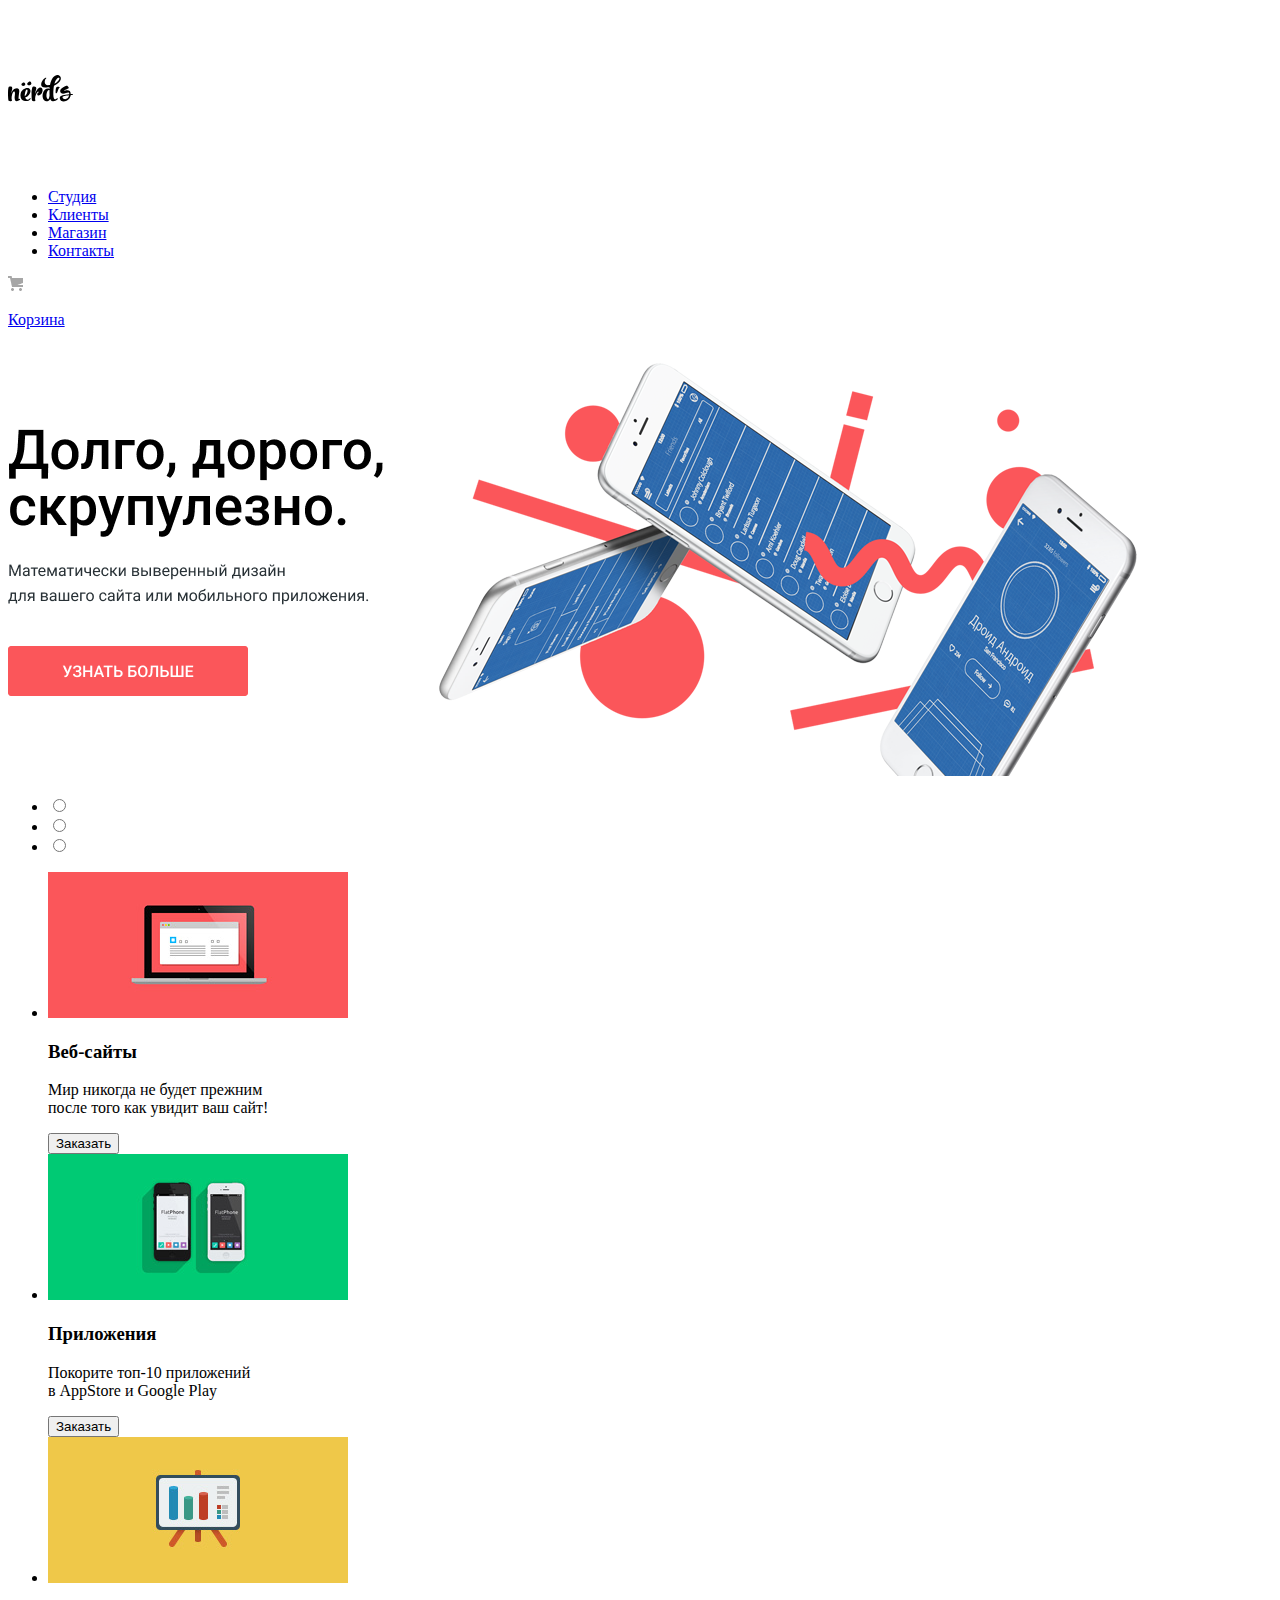
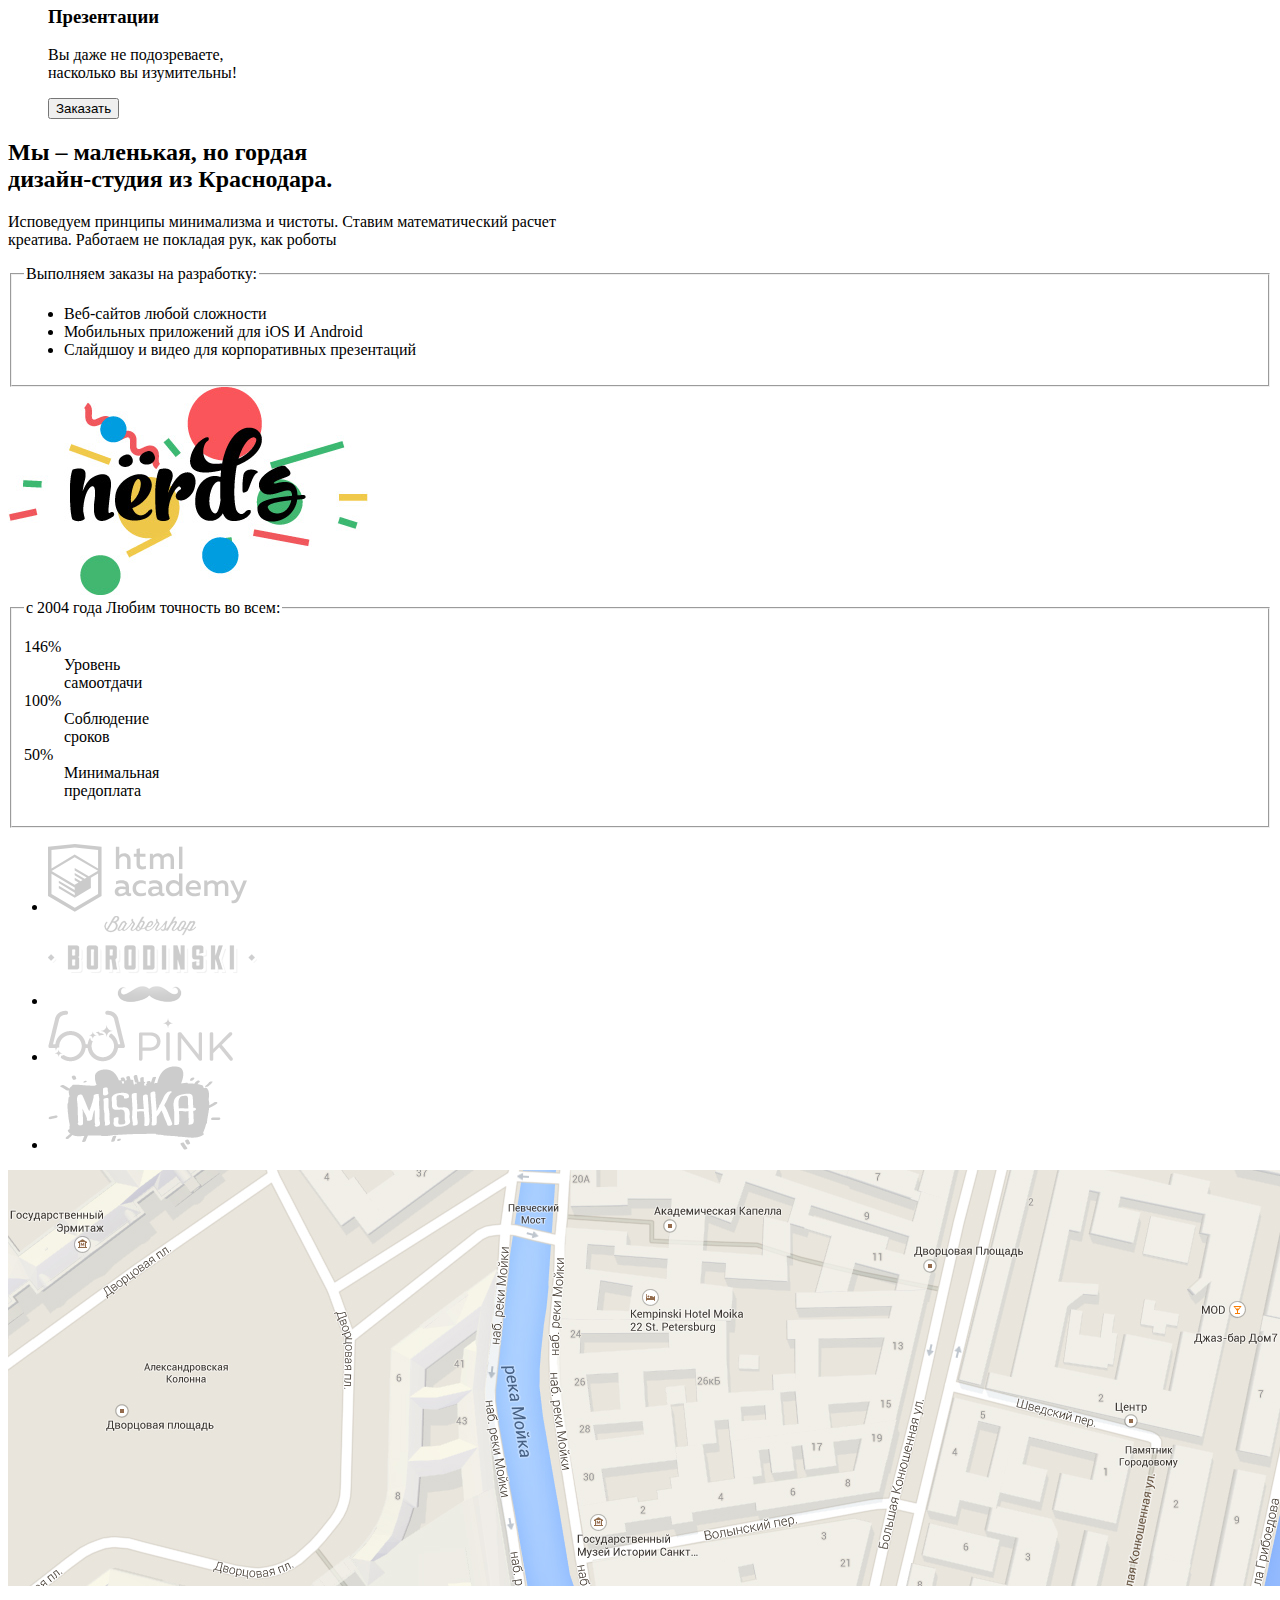
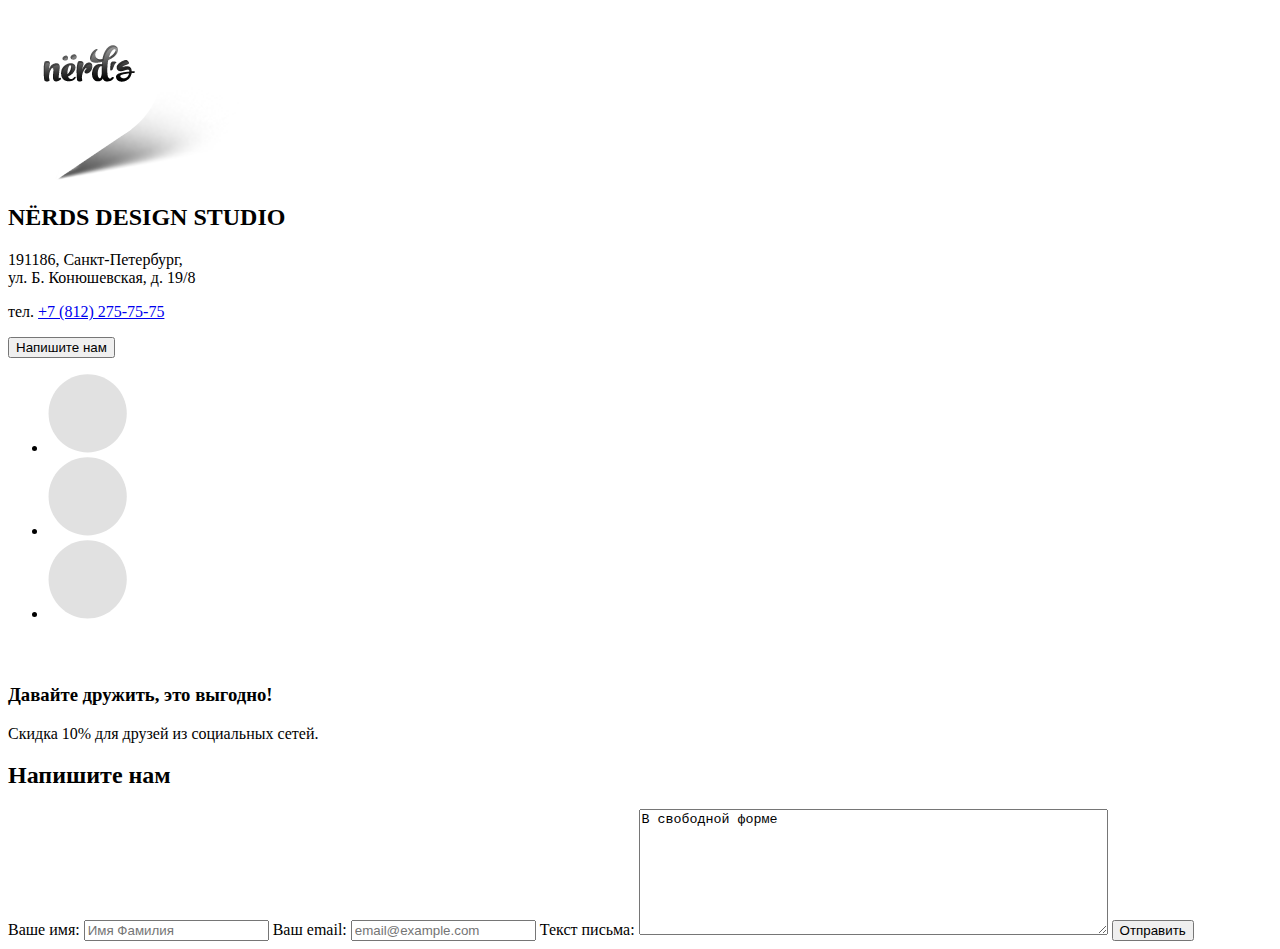
==== index.html @ 4557e7e3 "Update index.html" ====
<!DOCTYPE html>
<html lang="ru">
<head>
    <meta charset="UTF-8">
    <title>Интернет магазин nerds</title>
    <link rel="icon" href="favicon.ico">
    <link rel="icon" href="/img/main/icon.svg" type="image/svg+xml">
    <link rel="apple-touch-icon" href="/img/main/icon.png">
</head>
<body>
<header>
  <div class="logo">
    <img src="img/main/logo.svg" height="160" width="65" alt="Логотип сайта">
  </div>
  <nav>
    <ul>
       <li><a href="#">Студия</a></li>
       <li><a href="#">Клиенты</a></li>
       <li><a href="#">Магазин</a></li>
       <li><a href="#">Контакты</a></li>
    </ul>
  </nav>
  <div class="basket">
  <img src="img/main/basket.png" height="15" width="15" alt="">
  <p><a href="#">Корзина</a></p>
  </div>
</header>
<main>
    <div>
        <img src="img/main/slider.png" height="431" width="1157" alt="Изображение основополагающих подходов к выполнению заказов">
    </div>
      <ul>
        <li><input type="radio" name="1"></li>
        <li><input type="radio" name="2"></li>
        <li><input type="radio" name="3"></li>
      </ul>
  <section>
    <ul>
      <li>
         <img src="img/main/illustration-1.png" height="146" width="300" alt="">
         <h3>Веб-сайты</h3>
         <p>Мир никогда не будет прежним <br>после того как увидит ваш сайт!</p>
         <input type="button" value="Заказать">
      </li>
      <li>
        <img src="img/main/illustration-2.png" height="146" width="300" alt="">
        <h3>Приложения</h3>
        <p>Покорите топ-10 приложений <br>в AppStore и Google Play</p>
        <input type="button" value="Заказать">
      </li>
      <li>
         <img src="img/main/illustration-3.png" height="146" width="300" alt="">
         <h3>Презентации</h3>
         <p>Вы даже не подозреваете, <br>насколько вы изумительны!</p>
         <input type="button" value="Заказать">
      </li>
    </ul>
  </section>
  <section>
    <h2>Мы – маленькая, но гордая <br>дизайн-студия из Краснодара.</h2>
    <p>Исповедуем принципы минимализма и чистоты. Ставим математический расчет <br>креатива. Работаем не покладая рук, как роботы</p>
    <fieldset>
        <legend>Выполняем заказы на разработку:</legend>
        <ul>
          <li>Веб-сайтов любой сложности</li>
          <li>Мобильных приложений для iOS И Android</li>
          <li>Слайдшоу и видео для корпоративных презентаций</li>
        </ul>
    </fieldset>
    <img src="img/main/nerds-illustration.png" height="208" width="360" alt="">
    <fieldset>
        <legend>с 2004 года Любим точность во всем:</legend>
        <dl>
            <dt>146%</dt>
            <dd>Уровень <br>самоотдачи</dd>
            <dt>100%</dt>
            <dd>Соблюдение <br>сроков</dd>
            <dt>50%</dt>
            <dd>Минимальная <br>предоплата</dd>
        </dl>
    </fieldset>
  </section>
  <aside>
      <ul>
        <li><a><img src="img/main/logo-1.svg" width="199" height="68" alt=""></a></li>
        <li><a><img src="img/main/logo-2.png" width="209" height="90" alt=""></a></li>
        <li><a><img src="img/main/logo-3.png" width="185" height="52" alt=""></a></li>
        <li><a><img src="img/main/logo-4.png" width="173" height="84" alt=""></a></li>
      </ul>
    </aside>
</main>
<footer>
  <section>
    <div>
    <img src="img/main/map.png" width="1440" height="416" alt="Карта">
    </div>
    <div>
    <img src="img/main/map-marker.png" width="231" height="190" alt="Метка на карте">
    </div>
    <h2>NЁRDS DESIGN STUDIO</h2>
    <p>191186, Санкт-Петербург, <br>ул. Б. Конюшевская, д. 19/8</p>
    <p>тел. <a href="tel:+78122757575">+7 (812) 275-75-75</a></p>
    <input type="button" value="Напишите нам">
  </section>
  <section>
    <ul>
      <li><a><img src="img/main/networks/shape.svg" alt=""></a></li>
      <li><a><img src="img/main/networks/shape.svg" alt=""></a></li>
      <li><a><img src="img/main/networks/shape.svg" alt=""></a></li>
    </ul>
    <div class="icon">
    <img src="img/main/networks/vk-icon.png" alt="">
    <img src="img/main/networks/fb-icon.png" alt="">
    <img src="img/main/networks/insta-icon.png" alt="">
    </div>
    <h3>Давайте дружить, это выгодно!</h3>
    <p>Скидка 10% для друзей из социальных сетей.</p>
  </section>
  <section>
    <h2>Напишите нам</h2>
    <form action="#" method="post">
      <label for="login-login">Ваше имя:</label>
      <input type="text" name="login" id="login-login" placeholder="Имя Фамилия">
      <label for="email-email">Ваш email:</label>
      <input type="text" name="email" id="email-email" placeholder="email@example.com">
      <label for="text">Текст письма:</label>
      <textarea id="text" name="comment" rows="8" cols="56">В свободной форме</textarea>
      <input type="button" value="Отправить">
    </form>
  </section>
</footer>
</body>
</html>
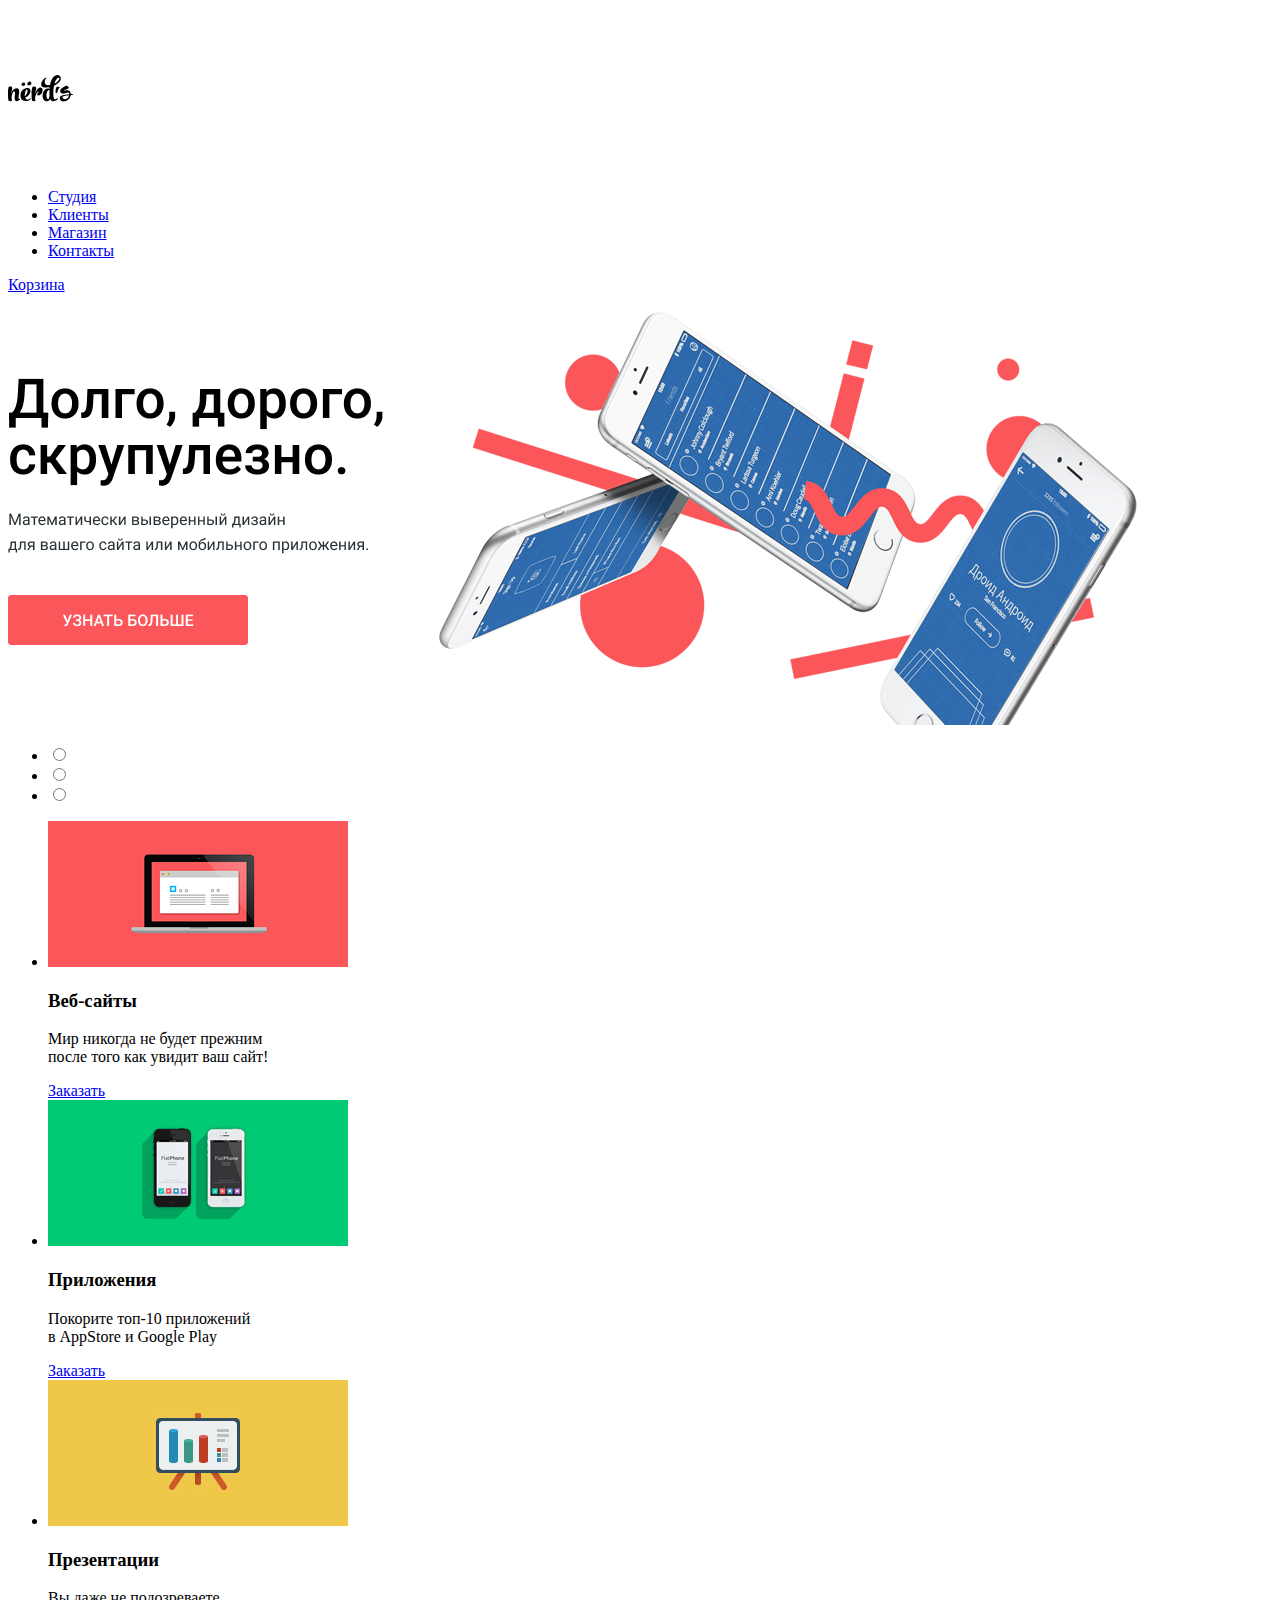
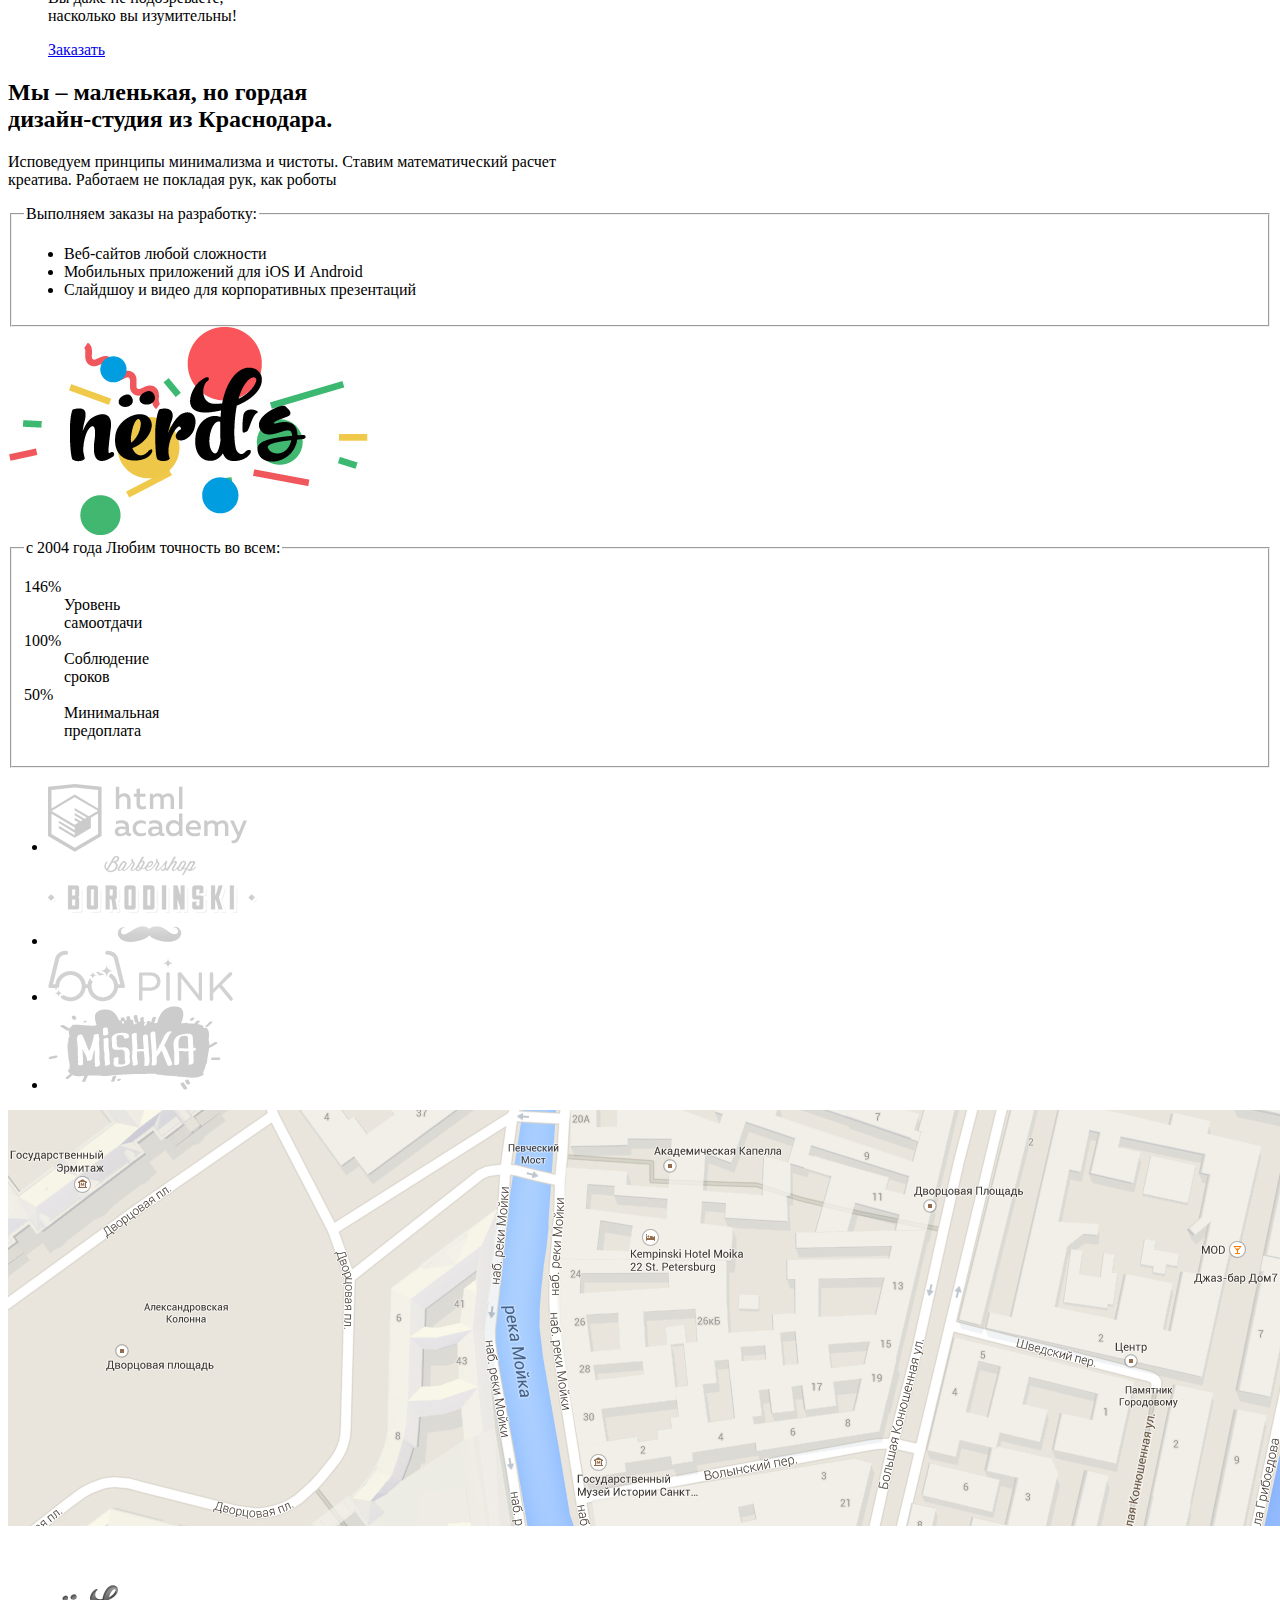
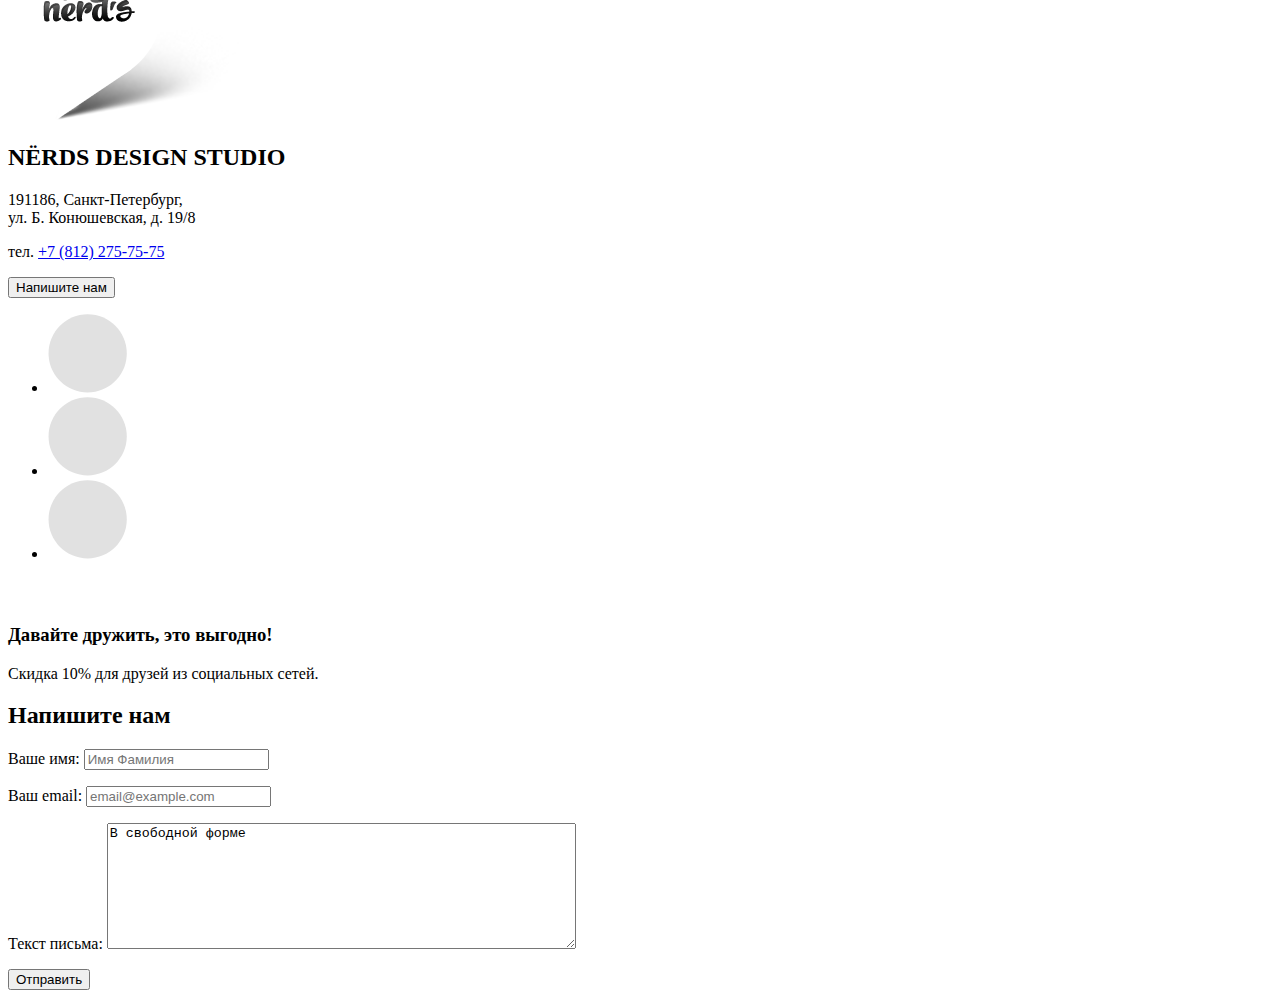
==== commit 30880043: "Графика всех страниц (вторая версия)" ====
--- a/index.html
+++ b/index.html
@@ -9,21 +9,18 @@
 </head>
 <body>
 <header>
-  <div class="logo">
-    <img src="img/main/logo.svg" height="160" width="65" alt="Логотип сайта">
-  </div>
   <nav>
+    <a class="main-header-logo">
+      <img src="img/main/logo.svg" height="160" width="65" alt="Логотип сайта">
+    </a>
     <ul>
-       <li><a href="#">Студия</a></li>
-       <li><a href="#">Клиенты</a></li>
-       <li><a href="#">Магазин</a></li>
-       <li><a href="#">Контакты</a></li>
+      <li><a href="#">Студия</a></li>
+      <li><a href="#">Клиенты</a></li>
+      <li><a href="#">Магазин</a></li>
+      <li><a href="#">Контакты</a></li>
     </ul>
-  </nav>
-  <div class="basket">
-  <img src="img/main/basket.png" height="15" width="15" alt="">
-  <p><a href="#">Корзина</a></p>
-  </div>
+    <a class="basket" href="#">Корзина</a>
+    </nav>
 </header>
 <main>
     <div>
@@ -40,19 +37,19 @@
          <img src="img/main/illustration-1.png" height="146" width="300" alt="">
          <h3>Веб-сайты</h3>
          <p>Мир никогда не будет прежним <br>после того как увидит ваш сайт!</p>
-         <input type="button" value="Заказать">
+         <a href="#">Заказать</a>
       </li>
       <li>
         <img src="img/main/illustration-2.png" height="146" width="300" alt="">
         <h3>Приложения</h3>
         <p>Покорите топ-10 приложений <br>в AppStore и Google Play</p>
-        <input type="button" value="Заказать">
+        <a href="#">Заказать</a>
       </li>
       <li>
          <img src="img/main/illustration-3.png" height="146" width="300" alt="">
          <h3>Презентации</h3>
          <p>Вы даже не подозреваете, <br>насколько вы изумительны!</p>
-         <input type="button" value="Заказать">
+         <a href="#">Заказать</a>
       </li>
     </ul>
   </section>
@@ -118,15 +115,21 @@
   </section>
   <section>
     <h2>Напишите нам</h2>
-    <form action="#" method="post">
-      <label for="login-login">Ваше имя:</label>
-      <input type="text" name="login" id="login-login" placeholder="Имя Фамилия">
-      <label for="email-email">Ваш email:</label>
-      <input type="text" name="email" id="email-email" placeholder="email@example.com">
-      <label for="text">Текст письма:</label>
-      <textarea id="text" name="comment" rows="8" cols="56">В свободной форме</textarea>
+    <form action="https://echo.htmlacademy.ru" method="post">
+      <p>
+        <label for="login-login">Ваше имя:</label>
+        <input type="text" name="login" id="login-login" placeholder="Имя Фамилия">
+      </p>
+      <p>
+        <label for="email-email">Ваш email:</label>
+        <input type="email" name="email" id="email-email" placeholder="email@example.com">
+      </p>
+      <p>
+        <label for="text">Текст письма:</label>
+        <textarea id="text" name="comment" rows="8" cols="56">В свободной форме</textarea>
+      </p>
       <input type="button" value="Отправить">
-    </form>
+  </form>
   </section>
 </footer>
 </body>
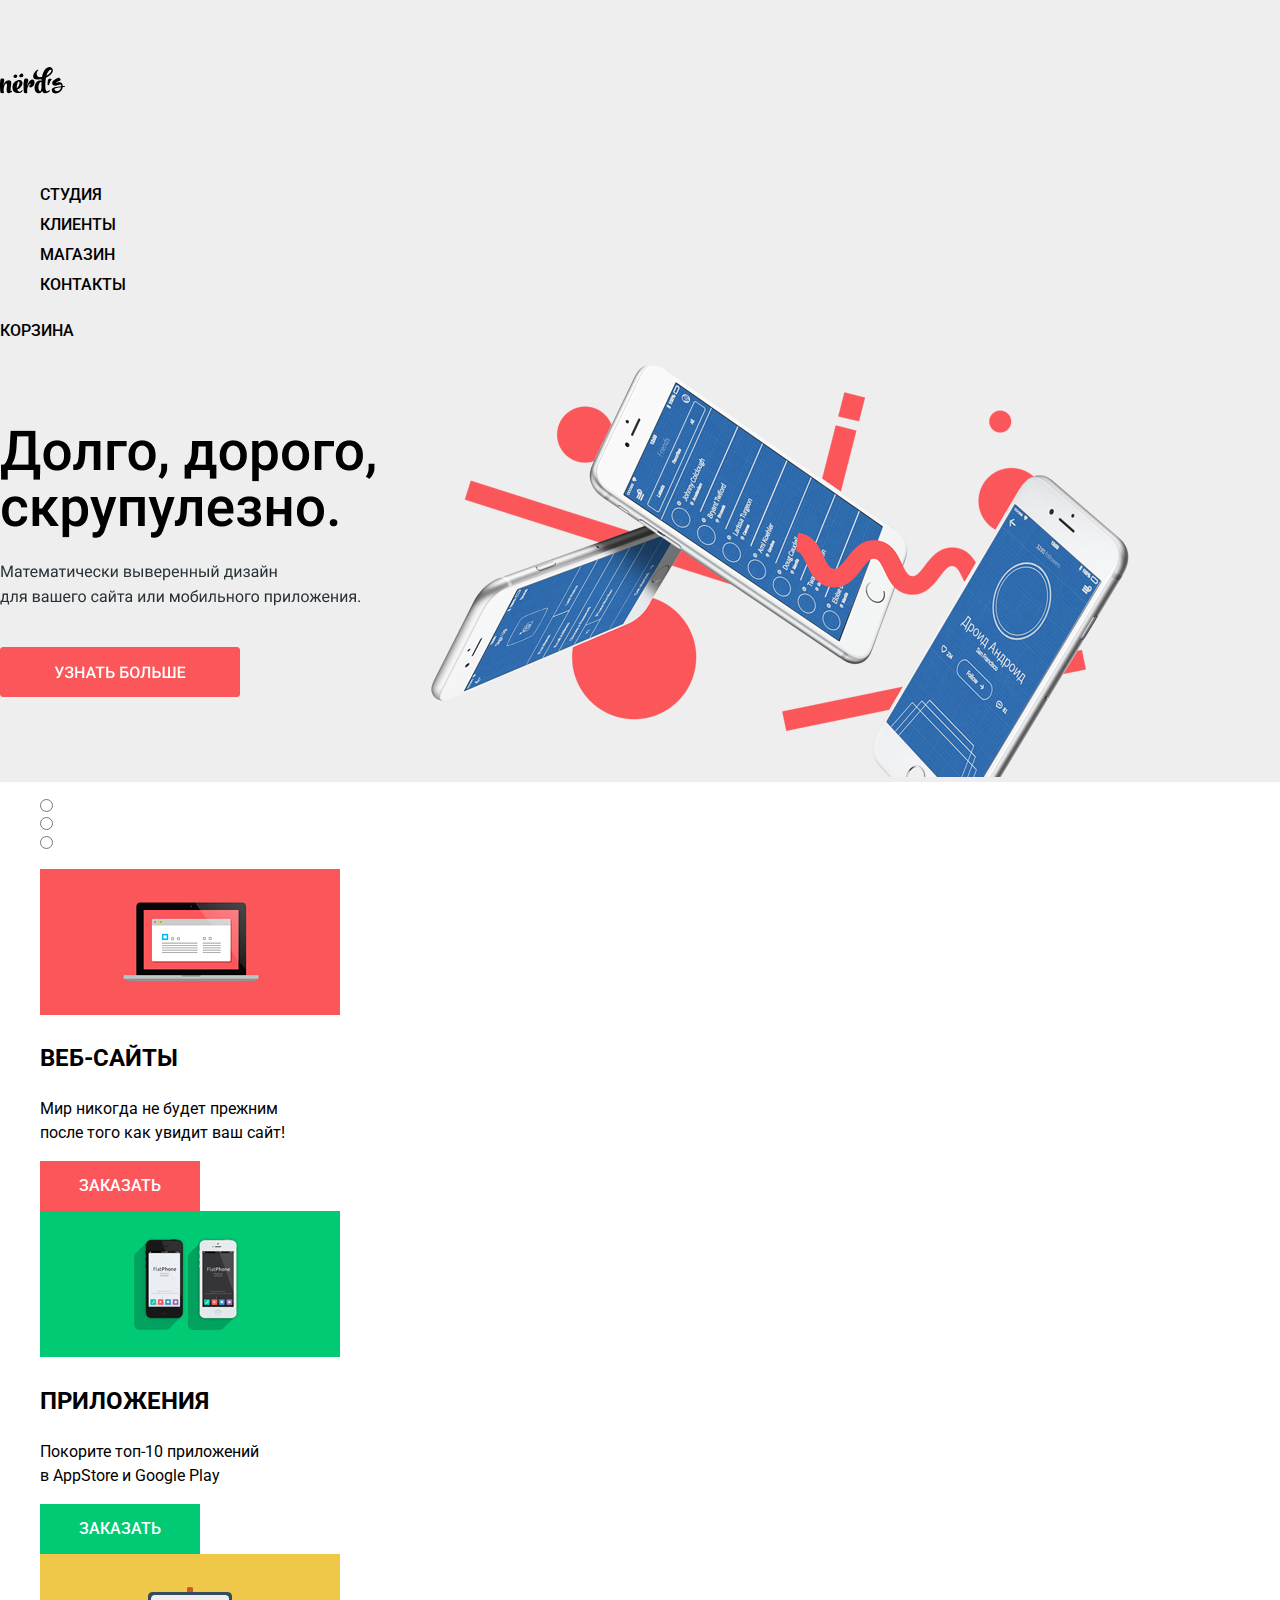
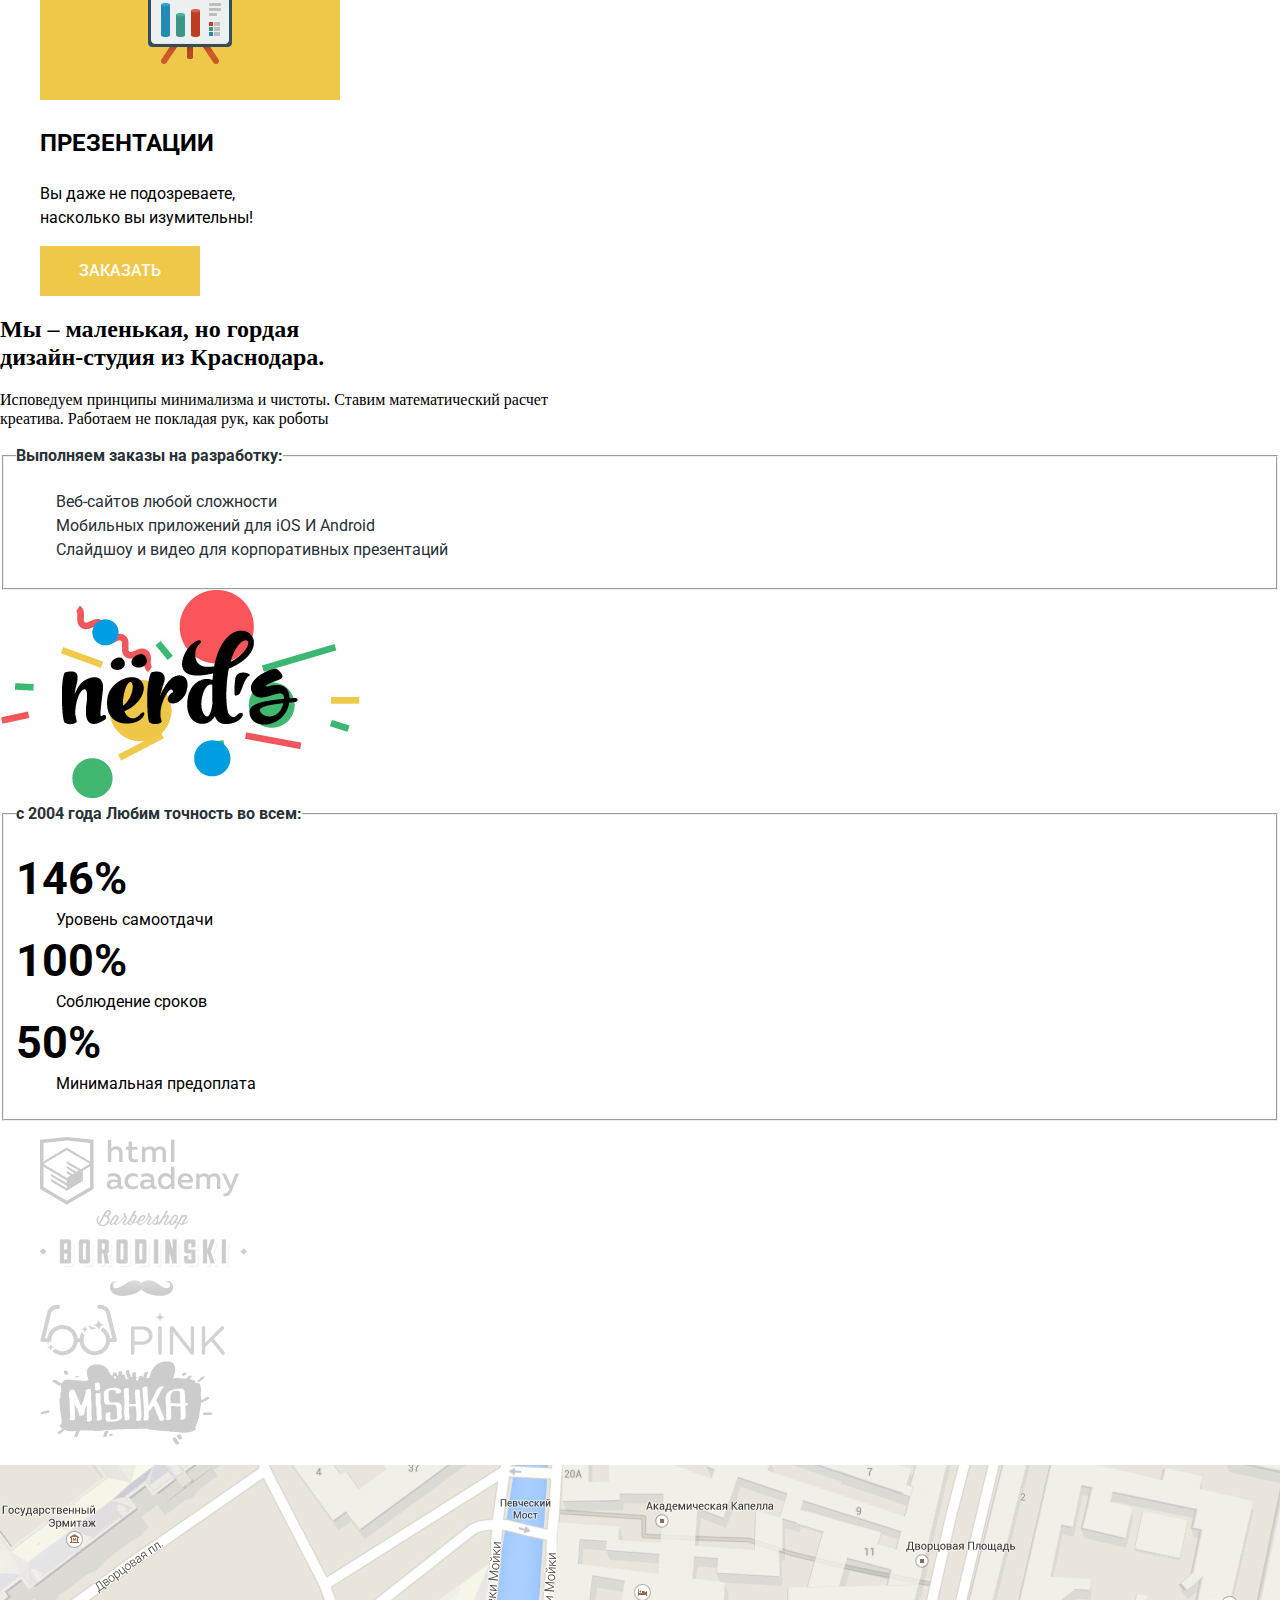
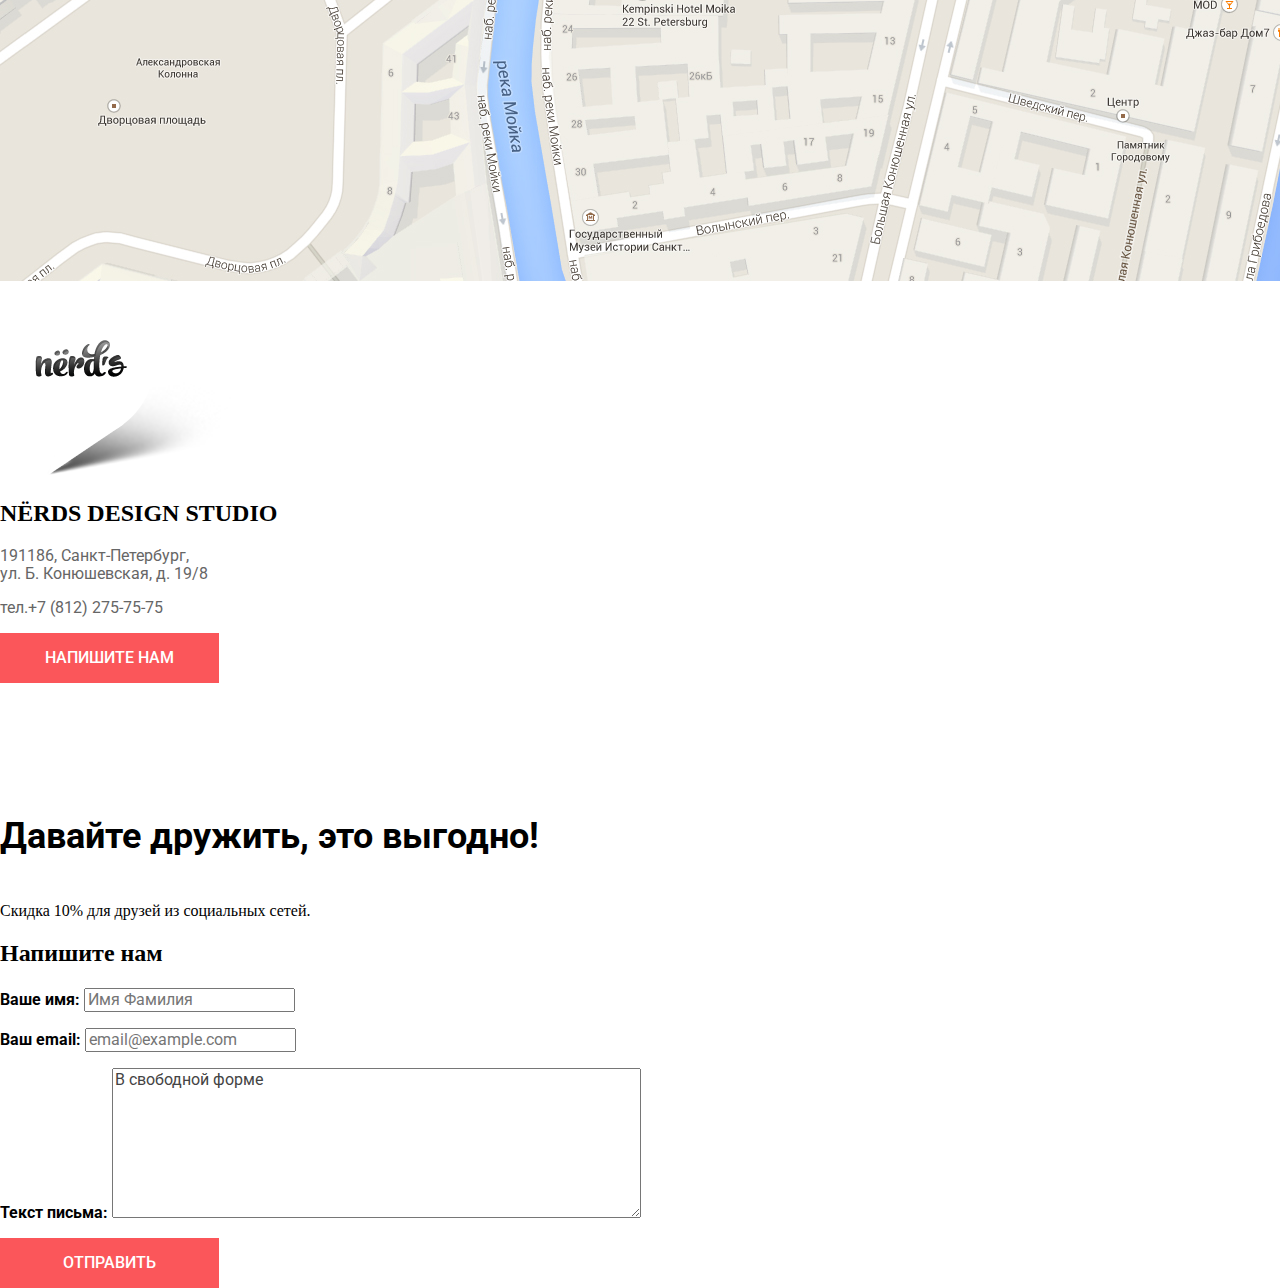
==== commit bd6eaba4: "5. Стилизация главной страницы" ====
--- a/index.html
+++ b/index.html
@@ -4,131 +4,161 @@
     <meta charset="UTF-8">
     <title>Интернет магазин nerds</title>
     <link rel="icon" href="favicon.ico">
-    <link rel="icon" href="/img/main/icon.svg" type="image/svg+xml">
-    <link rel="apple-touch-icon" href="/img/main/icon.png">
+    <link rel="icon" href="favicon/vector.svg" type="image/svg+xml">
+    <link rel="preconnect" href="https://fonts.gstatic.com">
+    <link href="https://fonts.googleapis.com/css2?family=Roboto:wght@400;500;700&display=swap" rel="stylesheet">
+    <link href="normalize.css" rel="stylesheet">
+    <link href="style.css" rel="stylesheet">
 </head>
-<body>
-<header>
-  <nav>
-    <a class="main-header-logo">
-      <img src="img/main/logo.svg" height="160" width="65" alt="Логотип сайта">
-    </a>
-    <ul>
-      <li><a href="#">Студия</a></li>
-      <li><a href="#">Клиенты</a></li>
-      <li><a href="#">Магазин</a></li>
-      <li><a href="#">Контакты</a></li>
+<body class="page-body">
+<header class="main-header">
+  <a class="main-header-logo">
+    <img src="img/main/logo.svg" height="160" width="65" alt="Логотип сайта">
+  </a>
+  <nav class="main-navigation">
+    <ul class="site-navigation">
+      <li class="studio"><a href="#">Студия</a></li>
+      <li class="clients"><a href="#">Клиенты</a></li>
+      <li class="score"><a href="#">Магазин</a></li>
+      <li class="contacts"><a href="#contact">Контакты</a></li>
     </ul>
+    </nav>
     <a class="basket" href="#">Корзина</a>
-    </nav>
+    <div>
+      <img src="img/main/slider.png" height="431" width="1157" alt="Изображение основополагающих подходов к выполнению заказов">
+  </div>
 </header>
-<main>
-    <div>
-        <img src="img/main/slider.png" height="431" width="1157" alt="Изображение основополагающих подходов к выполнению заказов">
-    </div>
+<main class="container">
       <ul>
         <li><input type="radio" name="1"></li>
         <li><input type="radio" name="2"></li>
         <li><input type="radio" name="3"></li>
       </ul>
-  <section>
-    <ul>
-      <li>
+  <section class="technological-products">
+    <ul class="products-list">
+      <li class="web-sites">
          <img src="img/main/illustration-1.png" height="146" width="300" alt="">
          <h3>Веб-сайты</h3>
          <p>Мир никогда не будет прежним <br>после того как увидит ваш сайт!</p>
-         <a href="#">Заказать</a>
+         <button>Заказать</button>
+         <a href="#"></a>
       </li>
-      <li>
+      <li class="annexes">
         <img src="img/main/illustration-2.png" height="146" width="300" alt="">
         <h3>Приложения</h3>
         <p>Покорите топ-10 приложений <br>в AppStore и Google Play</p>
-        <a href="#">Заказать</a>
+        <button>Заказать</button>
+        <a href="#"></a>
       </li>
-      <li>
+      <li class="presentations">
          <img src="img/main/illustration-3.png" height="146" width="300" alt="">
          <h3>Презентации</h3>
          <p>Вы даже не подозреваете, <br>насколько вы изумительны!</p>
-         <a href="#">Заказать</a>
+         <button>Заказать</button>
+         <a href="#"></a>
       </li>
     </ul>
   </section>
-  <section>
+  <section class="about-us">
     <h2>Мы – маленькая, но гордая <br>дизайн-студия из Краснодара.</h2>
     <p>Исповедуем принципы минимализма и чистоты. Ставим математический расчет <br>креатива. Работаем не покладая рук, как роботы</p>
     <fieldset>
         <legend>Выполняем заказы на разработку:</legend>
-        <ul>
-          <li>Веб-сайтов любой сложности</li>
-          <li>Мобильных приложений для iOS И Android</li>
-          <li>Слайдшоу и видео для корпоративных презентаций</li>
+        <ul class="list-of-works">
+          <li class="first-work">Веб-сайтов любой сложности</li>
+          <li class="second-work">Мобильных приложений для iOS И Android</li>
+          <li class="third">Слайдшоу и видео для корпоративных презентаций</li>
         </ul>
     </fieldset>
+    <div class="illustration">
     <img src="img/main/nerds-illustration.png" height="208" width="360" alt="">
+    </div>
     <fieldset>
         <legend>с 2004 года Любим точность во всем:</legend>
-        <dl>
+        <dl class="statistics">
             <dt>146%</dt>
-            <dd>Уровень <br>самоотдачи</dd>
+            <dd>Уровень самоотдачи</dd>
             <dt>100%</dt>
-            <dd>Соблюдение <br>сроков</dd>
+            <dd>Соблюдение сроков</dd>
             <dt>50%</dt>
-            <dd>Минимальная <br>предоплата</dd>
+            <dd>Минимальная предоплата</dd>
         </dl>
     </fieldset>
   </section>
-  <aside>
-      <ul>
-        <li><a><img src="img/main/logo-1.svg" width="199" height="68" alt=""></a></li>
-        <li><a><img src="img/main/logo-2.png" width="209" height="90" alt=""></a></li>
-        <li><a><img src="img/main/logo-3.png" width="185" height="52" alt=""></a></li>
-        <li><a><img src="img/main/logo-4.png" width="173" height="84" alt=""></a></li>
+  <aside class="lototypes-projects">
+      <ul class="list-logo">
+        <li class="logo1"><a><img src="img/main/logo-1.svg" width="199" height="68" alt=""></a></li>
+        <li class="logo2"><a><img src="img/main/logo-2.png" width="209" height="90" alt=""></a></li>
+        <li class="logo3"><a><img src="img/main/logo-3.png" width="185" height="52" alt=""></a></li>
+        <li class="logo4"><a><img src="img/main/logo-4.png" width="173" height="84" alt=""></a></li>
       </ul>
     </aside>
 </main>
-<footer>
-  <section>
-    <div>
-    <img src="img/main/map.png" width="1440" height="416" alt="Карта">
+<footer class="main-footer">
+  <section class="modal-map">
+  <div class="contacts">
+    <div class="map">
+      <img src="img/main/map.png" width="1440" height="416" alt="Карта">
     </div>
-    <div>
-    <img src="img/main/map-marker.png" width="231" height="190" alt="Метка на карте">
+    <div class="point-map">
+      <img src="img/main/map-marker.png" width="231" height="190" alt="Метка на карте">
     </div>
+    <div class="address" id="contact">
     <h2>NЁRDS DESIGN STUDIO</h2>
     <p>191186, Санкт-Петербург, <br>ул. Б. Конюшевская, д. 19/8</p>
-    <p>тел. <a href="tel:+78122757575">+7 (812) 275-75-75</a></p>
+    <p>тел.<a href="tel:+78122757575">+7 (812) 275-75-75</a></p>
     <input type="button" value="Напишите нам">
+    </div>
+  </div>
   </section>
-  <section>
-    <ul>
-      <li><a><img src="img/main/networks/shape.svg" alt=""></a></li>
-      <li><a><img src="img/main/networks/shape.svg" alt=""></a></li>
-      <li><a><img src="img/main/networks/shape.svg" alt=""></a></li>
+  <section class="footer-social">
+    <ul class="list-social-network">
+      <li>
+        <a class="social-button vk" href="#"></a>
+        <svg width="26" height="15" viewBox="0 0 27 15">
+          <path d="M16.138 11.51C17.094 11.201 18.318 13.55 19.621 14.449C20.599 15.13 21.348 14.983 21.348 14.983L24.821 14.933C24.821 14.933 26.636 14.821 25.778 13.379C25.707 13.259 25.275 12.31 
+          23.193 10.357C21.016 8.31404 21.311 8.64504 23.932 5.11304C25.529 2.96004 26.168 1.64504 25.968 1.08504C25.776 0.546037 24.603 0.686037 24.603 0.686037L20.69 0.713037C20.309 0.714037 19.986 
+          0.832037 19.839 1.22804C19.836 1.23204 19.218 2.89404 18.394 4.30704C16.653 7.29604 15.958 7.45504 15.67 7.26804C15.009 6.83504 15.176 5.53104 15.176 4.60404C15.176 1.70704 15.608 0.499037 
+          14.33 0.187037C13.903 0.0830374 13.591 0.0150374 12.502 0.00503741C11.11 -0.0159626 9.92797 0.00503743 9.25797 0.334037C8.81297 0.557037 8.47197 1.04604 8.67897 1.07404C8.93897 1.10904 9.52197 
+          1.23404 9.83397 1.66004C10.235 2.21204 10.223 3.44904 10.223 3.44904C10.223 3.44904 10.452 6.86004 9.68297 7.28304C9.15497 7.57304 8.43297 6.98104 6.87997 4.26704C6.08697 2.87904 5.48797 1.34504 
+          5.48797 1.34504C5.48797 1.34504 5.37197 1.06004 5.16197 0.904037C4.91197 0.719037 4.56197 0.660037 4.56197 0.660037L0.84797 0.684037C0.84797 0.684037 0.28997 0.700037 0.0849697 0.946037C-0.0970303 
+          1.16404 0.0699697 1.61404 0.0699697 1.61404C0.0699697 1.61404 2.97897 8.49504 6.27297 11.961C9.29297 15.143 12.725 14.932 12.725 14.932H14.28C14.28 14.932 14.749 14.878 14.989 14.62C15.213 14.38 
+          15.203 13.929 15.203 13.929C15.203 13.929 15.172 11.82 16.138 11.51Z" fill="white"/>
+          </svg>
+      </li>
+      <li>
+        <a class="social-button fb" href="#"></a>
+        <svg width="12" height="22" viewBox="0 0 12 22" fill="none">
+          <path d="M12 4V0H8C5.79086 0 4 1.79086 4 4V8H0V12H4V22H8V12H12V8H8V4H12Z" fill="white"/>
+          </svg>
+      </li>
+      <li>
+        <a class="social-button inst" href="#"></a>
+        <svg width="21" height="21" viewBox="0 0 21 21" fill="none">
+          <path fill-rule="evenodd" clip-rule="evenodd" d="M3 0H18C19.65 0 21 1.35 21 3V18C21 19.65 19.65 21 18 21H3C1.35 21 0 19.65 0 18V3C0 1.35 1.35 0 3 0ZM14 10.5C14 8.57 12.43 7 10.5 7C8.57 7 7 8.57 7 10.5C7 
+          12.43 8.57 14 10.5 14C12.43 14 14 12.43 14 10.5ZM3 18V9H4.181C4.0626 9.49127 4.00186 9.99467 4 10.5C4 14.0899 6.91015 17 10.5 17C14.0899 17 17 14.0899 17 10.5C16.9986 9.99464 16.9379 9.49118 16.819 9H18V18H3ZM14 7H18V3H14V7Z" fill="white"/>
+          </svg>
+      </li>
     </ul>
-    <div class="icon">
-    <img src="img/main/networks/vk-icon.png" alt="">
-    <img src="img/main/networks/fb-icon.png" alt="">
-    <img src="img/main/networks/insta-icon.png" alt="">
-    </div>
-    <h3>Давайте дружить, это выгодно!</h3>
+    <h4>Давайте дружить, это выгодно!</h4>
     <p>Скидка 10% для друзей из социальных сетей.</p>
   </section>
-  <section>
+  <section class="feedback">
     <h2>Напишите нам</h2>
-    <form action="https://echo.htmlacademy.ru" method="post">
+    <form class="login-form" action="https://echo.htmlacademy.ru" method="post">
       <p>
         <label for="login-login">Ваше имя:</label>
-        <input type="text" name="login" id="login-login" placeholder="Имя Фамилия">
+        <input class="login-user" type="text" name="login" id="login-login" placeholder="Имя Фамилия">
       </p>
       <p>
         <label for="email-email">Ваш email:</label>
-        <input type="email" name="email" id="email-email" placeholder="email@example.com">
+        <input class="email" type="email" name="email" id="email-email" placeholder="email@example.com">
       </p>
       <p>
         <label for="text">Текст письма:</label>
-        <textarea id="text" name="comment" rows="8" cols="56">В свободной форме</textarea>
+        <textarea class="comment" id="text" name="comment" rows="8" cols="56">В свободной форме</textarea>
       </p>
-      <input type="button" value="Отправить">
+      <input class="submit-button" type="button" value="Отправить">
   </form>
   </section>
 </footer>
--- a/style.css
+++ b/style.css
@@ -0,0 +1,188 @@
+:root {
+--basic-black: #000000;
+--basic-white: #ffffff;
+--basic-lightly-red: #FB565A;
+--basic-red: #D7373B;
+--basic-dark-red: #E74246;
+--basic-lightly-green: #00CA74;
+--basic-green: #00BC6C;
+--basic-dark-green: #00AA62;
+--basic-lightly-yellow: #EFC849;
+--basic-yellow: #EAB534;
+--basic-dark-yellow: #E5A722;
+--basic-grey: #666666;
+--basic-dark-grey: #444444;
+--basic-semi-dark: #283136;
+--basic-background-grey:#EEEEEE;
+}
+
+.main-header {
+background-color: #EEEEEE;
+}
+
+ul {
+list-style-type: none;    
+}
+
+.site-navigation a, .basket {
+font-family: "Roboto";
+font-weight: 500;
+font-size: 16px;
+line-height: 30px;
+color:#000000;
+text-decoration: none;
+text-transform: uppercase;
+}
+
+h3 {
+font-family: "Roboto";
+font-weight: 700;
+font-size: 24px;
+line-height: 30px;
+color:#000000;
+text-transform: uppercase;
+}
+
+.products-list p {
+font-family: "Roboto";
+font-weight: 400;
+font-size: 16px;
+line-height: 24px;
+color:#000000;
+}
+
+.products-list button {
+font-family: "Roboto";
+font-weight: 500;
+font-size: 16px;
+line-height: 18px;
+color:#ffffff;
+text-decoration: none;
+text-transform: uppercase;
+}
+
+.products-list button {
+width: 160px;
+height: 50px;
+border: none;
+}
+
+.products-list li:nth-child(1) button {
+background: #FB565A;
+}
+
+.products-list li:nth-child(2) button {
+background: #00CA74;
+}
+
+.products-list li:nth-child(3) button {
+background: #EFC849;
+}
+
+.about-us h3 {
+font-family: "Roboto";
+font-weight: 500;
+font-size: 45px;
+line-height: 45px;
+color:#000000;
+}
+
+.about-us h3 {
+font-family: "Roboto";
+font-weight: 400;
+font-size: 16px;
+line-height: 24px;
+color:#283136;
+}
+
+.about-us fieldset {
+font-family: "Roboto";
+font-weight: 700;
+font-size: 16px;
+line-height: 24px;
+color:#283136;
+}
+
+.list-of-works li {
+font-family: "Roboto";
+font-weight: 400;
+font-size: 16px;
+line-height: 24px;
+color:#283136;
+}
+
+.statistics dt {
+font-family: "Roboto";
+font-weight: 700;
+font-size: 45px;
+line-height: 64px;
+color:#000000;
+}
+
+.statistics dd {
+font-family: "Roboto";
+font-weight: 400;
+font-size: 16px;
+line-height: 18px;
+color:#000000;
+}
+
+.address p {
+font-family: "Roboto";
+font-weight: 400;
+font-size: 16px;
+line-height: 18px;
+color:#666666;
+text-decoration: none;
+}
+
+.address a {
+font-family: "Roboto";
+font-weight: 400;
+font-size: 16px;
+line-height: 18px;
+color:#666666;
+text-decoration: none;
+}
+
+input[type="button"] {
+width: 219px;
+height: 50px;
+font-family: "Roboto";
+font-weight: 500;
+font-size: 16px;
+line-height: 30px;
+background: #FB565A;
+color:#ffffff;
+border: none;
+text-transform: uppercase;
+}
+
+.login-form .login-user, .login-form .email, .login-form .comment {
+font-family: "Roboto";
+font-weight: 400;
+font-size: 16px;
+line-height: 18px;
+color: #444444;
+}
+
+label {
+font-family: "Roboto";
+font-weight: 700;
+font-size: 16px;
+line-height: 18px;
+color: #000000;
+}
+
+h4 {
+font-family: "Roboto";
+font-weight: 700;
+font-size: 36px;
+line-height: 36px;
+color: #000000;   
+}
+
+
+
+
+
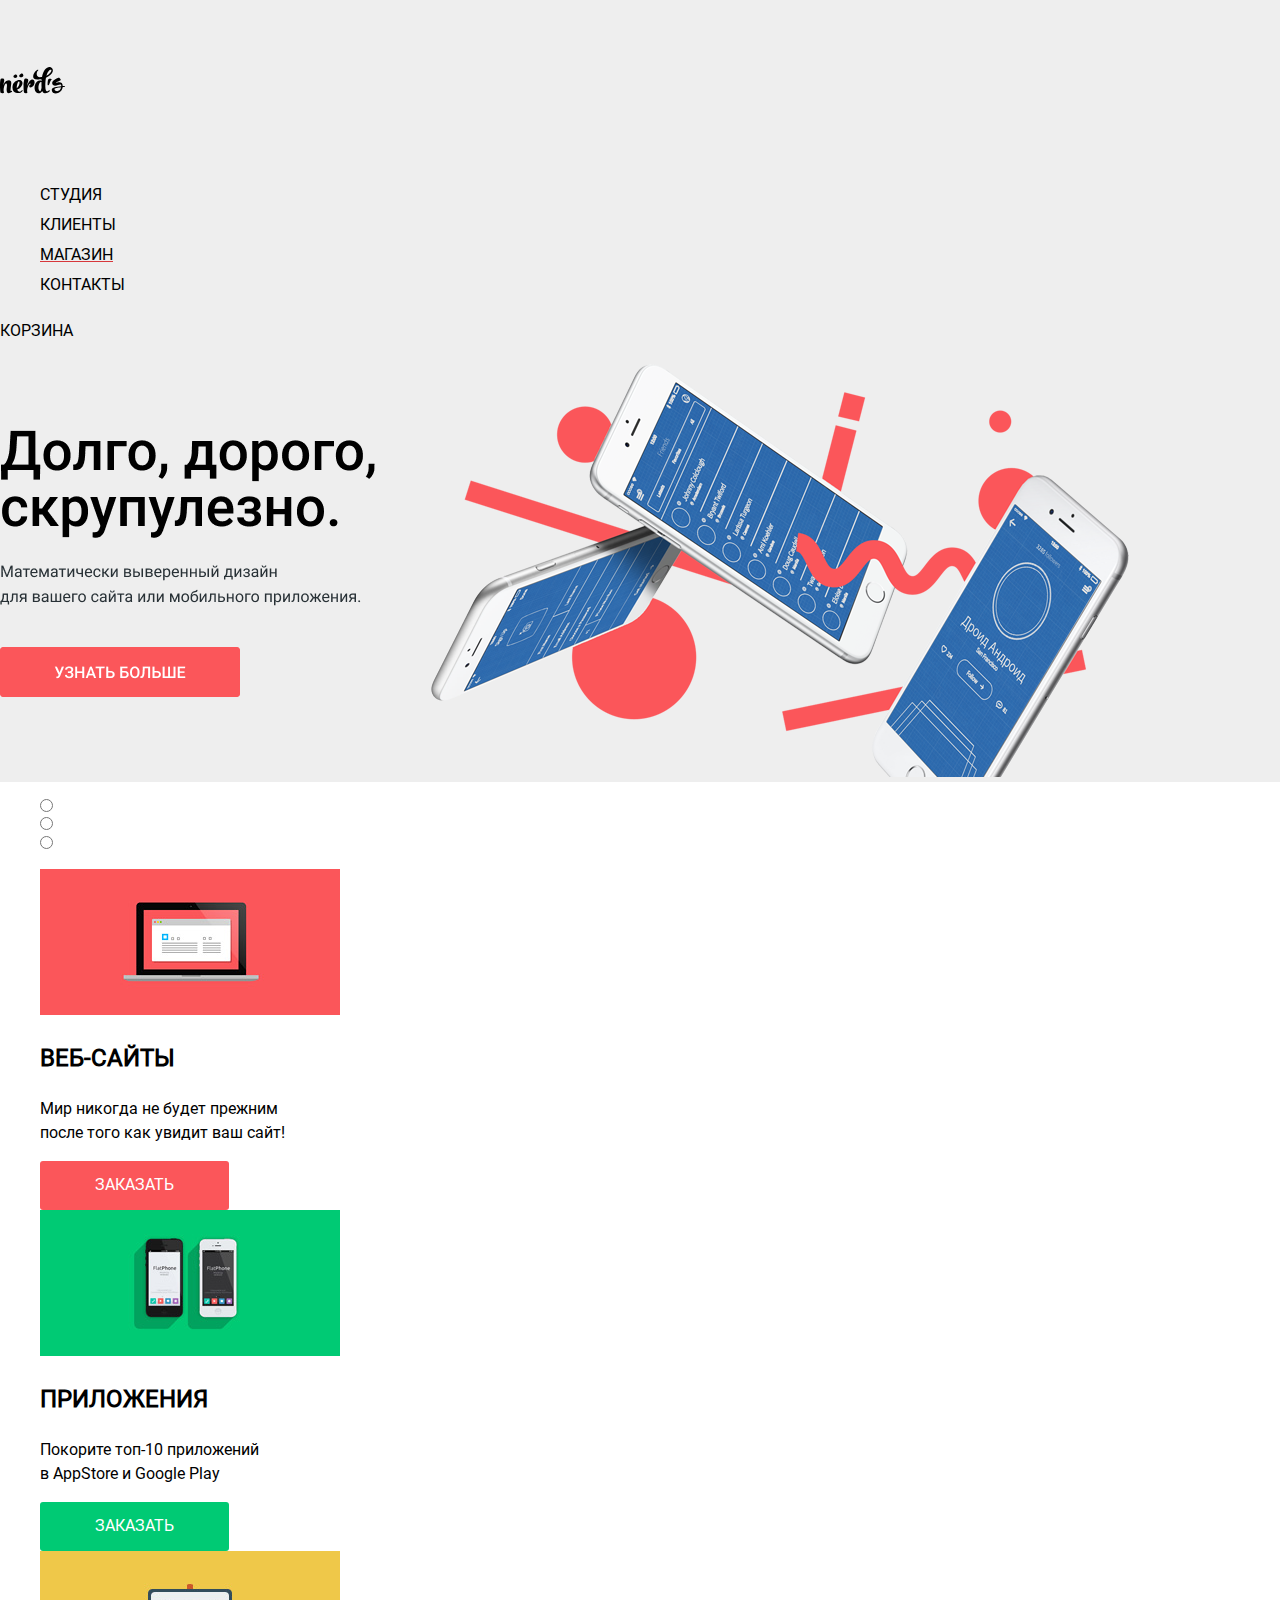
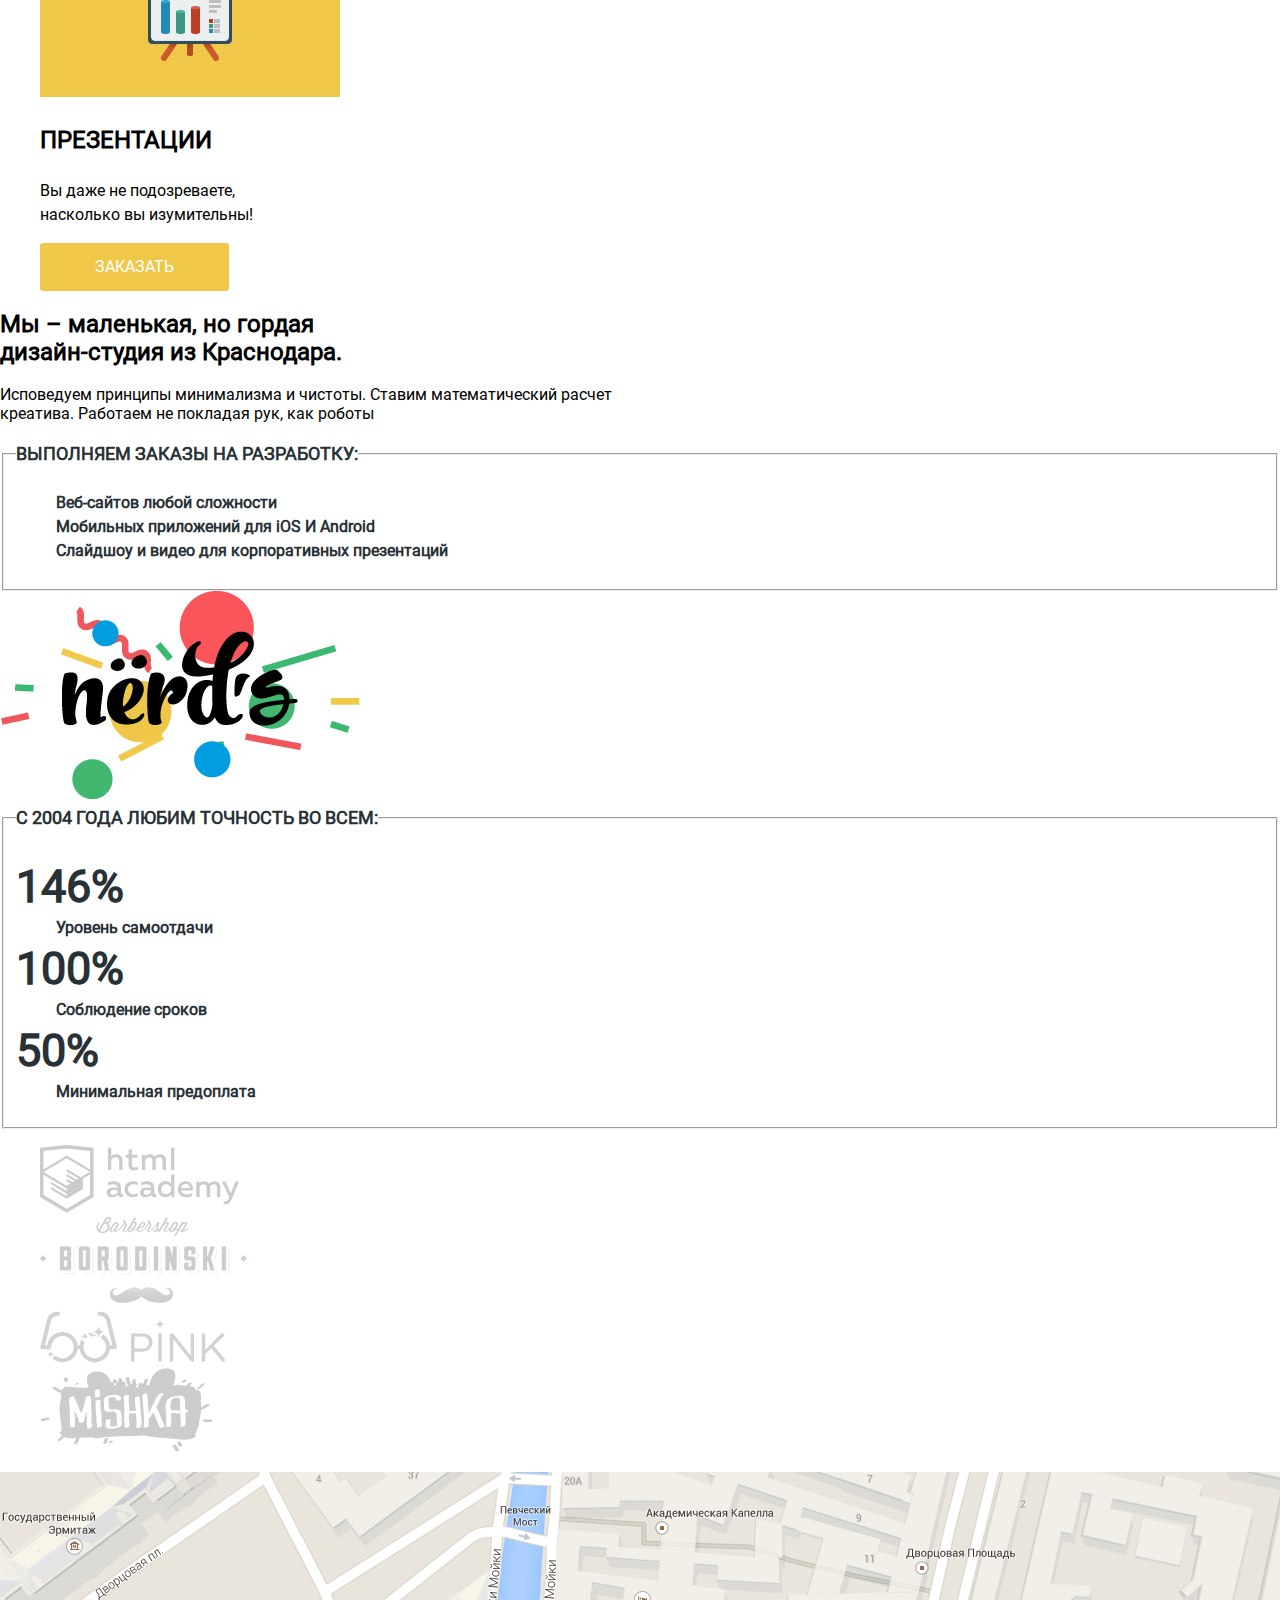
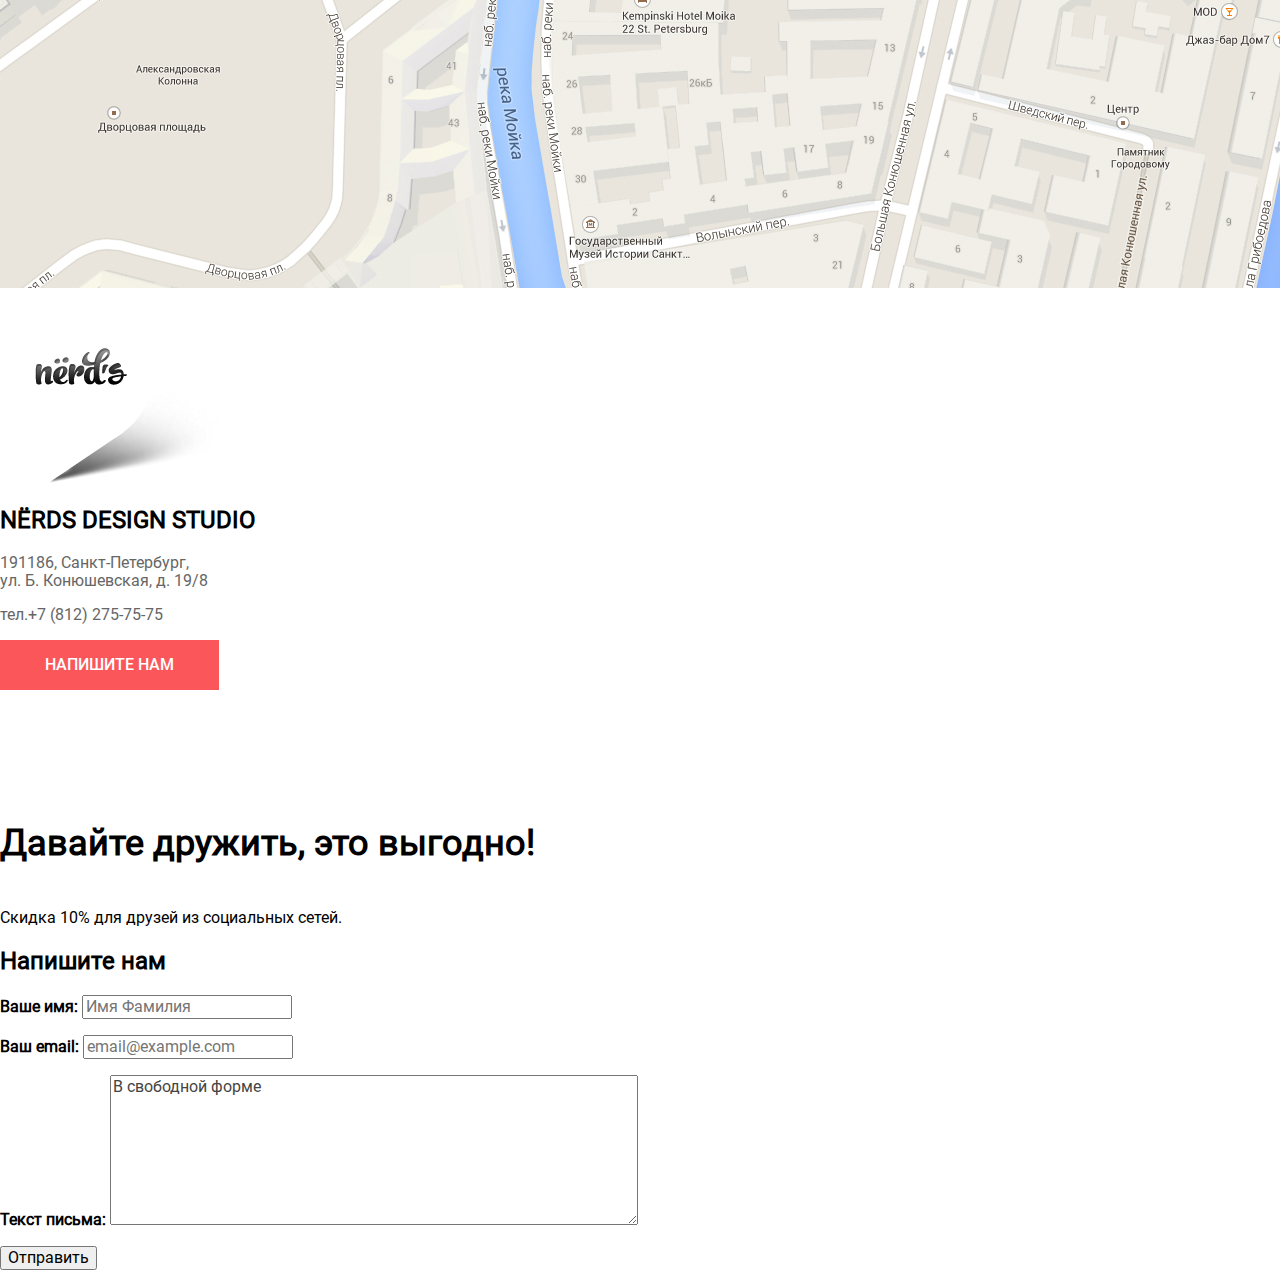
==== commit d010a790: "Стилизация внутренней страницы" ====
--- a/index.html
+++ b/index.html
@@ -1,166 +1,195 @@
 <!DOCTYPE html>
 <html lang="ru">
-<head>
-    <meta charset="UTF-8">
+  <head>
+    <meta charset="UTF-8" />
     <title>Интернет магазин nerds</title>
-    <link rel="icon" href="favicon.ico">
-    <link rel="icon" href="favicon/vector.svg" type="image/svg+xml">
-    <link rel="preconnect" href="https://fonts.gstatic.com">
-    <link href="https://fonts.googleapis.com/css2?family=Roboto:wght@400;500;700&display=swap" rel="stylesheet">
-    <link href="normalize.css" rel="stylesheet">
-    <link href="style.css" rel="stylesheet">
-</head>
-<body class="page-body">
-<header class="main-header">
-  <a class="main-header-logo">
-    <img src="img/main/logo.svg" height="160" width="65" alt="Логотип сайта">
-  </a>
-  <nav class="main-navigation">
-    <ul class="site-navigation">
-      <li class="studio"><a href="#">Студия</a></li>
-      <li class="clients"><a href="#">Клиенты</a></li>
-      <li class="score"><a href="#">Магазин</a></li>
-      <li class="contacts"><a href="#contact">Контакты</a></li>
-    </ul>
-    </nav>
-    <a class="basket" href="#">Корзина</a>
-    <div>
-      <img src="img/main/slider.png" height="431" width="1157" alt="Изображение основополагающих подходов к выполнению заказов">
-  </div>
-</header>
-<main class="container">
+    <link rel="icon" href="favicon.ico" />
+    <link rel="icon" href="favicon/vector.svg" type="image/svg+xml" />
+    <link rel="preconnect" href="https://fonts.gstatic.com" />
+    <link href="normalize.css" rel="stylesheet" />
+    <link href="style.css" rel="stylesheet" />
+  </head>
+  <body class="page-body">
+    <header class="main-header">
+      <a class="main-header-logo">
+        <img src="img/main/logo.svg" height="160" width="65" alt="Логотип сайта" />
+      </a>
+      <nav class="main-navigation">
+        <ul class="site-navigation">
+          <li class="studio"><a href="#">Студия</a></li>
+          <li class="clients"><a href="#">Клиенты</a></li>
+          <li class="score"><a href="catalog.html">Магазин</a></li>
+          <li class="contacts"><a href="#contact">Контакты</a></li>
+        </ul>
+      </nav>
+      <a class="basket" href="#">Корзина</a>
+      <div>
+        <img src="img/main/slider.png" height="431" width="1157" alt="Изображение основополагающих подходов к выполнению заказов" />
+      </div>
+    </header>
+    <main class="container">
       <ul>
-        <li><input type="radio" name="1"></li>
-        <li><input type="radio" name="2"></li>
-        <li><input type="radio" name="3"></li>
+        <li><input type="radio" name="1" /></li>
+        <li><input type="radio" name="2" /></li>
+        <li><input type="radio" name="3" /></li>
       </ul>
-  <section class="technological-products">
-    <ul class="products-list">
-      <li class="web-sites">
-         <img src="img/main/illustration-1.png" height="146" width="300" alt="">
-         <h3>Веб-сайты</h3>
-         <p>Мир никогда не будет прежним <br>после того как увидит ваш сайт!</p>
-         <button>Заказать</button>
-         <a href="#"></a>
-      </li>
-      <li class="annexes">
-        <img src="img/main/illustration-2.png" height="146" width="300" alt="">
-        <h3>Приложения</h3>
-        <p>Покорите топ-10 приложений <br>в AppStore и Google Play</p>
-        <button>Заказать</button>
-        <a href="#"></a>
-      </li>
-      <li class="presentations">
-         <img src="img/main/illustration-3.png" height="146" width="300" alt="">
-         <h3>Презентации</h3>
-         <p>Вы даже не подозреваете, <br>насколько вы изумительны!</p>
-         <button>Заказать</button>
-         <a href="#"></a>
-      </li>
-    </ul>
-  </section>
-  <section class="about-us">
-    <h2>Мы – маленькая, но гордая <br>дизайн-студия из Краснодара.</h2>
-    <p>Исповедуем принципы минимализма и чистоты. Ставим математический расчет <br>креатива. Работаем не покладая рук, как роботы</p>
-    <fieldset>
-        <legend>Выполняем заказы на разработку:</legend>
-        <ul class="list-of-works">
-          <li class="first-work">Веб-сайтов любой сложности</li>
-          <li class="second-work">Мобильных приложений для iOS И Android</li>
-          <li class="third">Слайдшоу и видео для корпоративных презентаций</li>
+      <section class="technological-products">
+        <ul class="products-list">
+          <li class="product web">
+            <img src="img/main/illustration-1.png" height="146" width="300" alt="" />
+            <h3>Веб-сайты</h3>
+            <p>
+              Мир никогда не будет прежним <br />
+              после того как увидит ваш сайт!
+            </p>
+            <a href="#">Заказать</a>
+          </li>
+          <li class="product annexes">
+            <img src="img/main/illustration-2.png" height="146" width="300" alt="" />
+            <h3>Приложения</h3>
+            <p>
+              Покорите топ-10 приложений <br />
+              в AppStore и Google Play
+            </p>
+            <a href="#">Заказать</a>
+          </li>
+          <li class="product presentations">
+            <img src="img/main/illustration-3.png" height="146" width="300" alt="" />
+            <h3>Презентации</h3>
+            <p>
+              Вы даже не подозреваете, <br />
+              насколько вы изумительны!
+            </p>
+            <a href="#">Заказать</a>
+          </li>
         </ul>
-    </fieldset>
-    <div class="illustration">
-    <img src="img/main/nerds-illustration.png" height="208" width="360" alt="">
-    </div>
-    <fieldset>
-        <legend>с 2004 года Любим точность во всем:</legend>
-        <dl class="statistics">
+      </section>
+      <section class="about-us">
+        <h2>
+          Мы – маленькая, но гордая <br />
+          дизайн-студия из Краснодара.
+        </h2>
+        <p>
+          Исповедуем принципы минимализма и чистоты. Ставим математический расчет <br />
+          креатива. Работаем не покладая рук, как роботы
+        </p>
+        <fieldset>
+          <legend>Выполняем заказы на разработку:</legend>
+          <ul class="list-of-works">
+            <li class="work">Веб-сайтов любой сложности</li>
+            <li class="work">Мобильных приложений для iOS И Android</li>
+            <li class="work">Слайдшоу и видео для корпоративных презентаций</li>
+          </ul>
+        </fieldset>
+        <div class="illustration">
+          <img src="img/main/nerds-illustration.png" height="208" width="360" alt="" />
+        </div>
+        <fieldset>
+          <legend>с 2004 года Любим точность во всем:</legend>
+          <dl class="statistics">
             <dt>146%</dt>
             <dd>Уровень самоотдачи</dd>
             <dt>100%</dt>
             <dd>Соблюдение сроков</dd>
             <dt>50%</dt>
             <dd>Минимальная предоплата</dd>
-        </dl>
-    </fieldset>
-  </section>
-  <aside class="lototypes-projects">
-      <ul class="list-logo">
-        <li class="logo1"><a><img src="img/main/logo-1.svg" width="199" height="68" alt=""></a></li>
-        <li class="logo2"><a><img src="img/main/logo-2.png" width="209" height="90" alt=""></a></li>
-        <li class="logo3"><a><img src="img/main/logo-3.png" width="185" height="52" alt=""></a></li>
-        <li class="logo4"><a><img src="img/main/logo-4.png" width="173" height="84" alt=""></a></li>
-      </ul>
-    </aside>
-</main>
-<footer class="main-footer">
-  <section class="modal-map">
-  <div class="contacts">
-    <div class="map">
-      <img src="img/main/map.png" width="1440" height="416" alt="Карта">
-    </div>
-    <div class="point-map">
-      <img src="img/main/map-marker.png" width="231" height="190" alt="Метка на карте">
-    </div>
-    <div class="address" id="contact">
-    <h2>NЁRDS DESIGN STUDIO</h2>
-    <p>191186, Санкт-Петербург, <br>ул. Б. Конюшевская, д. 19/8</p>
-    <p>тел.<a href="tel:+78122757575">+7 (812) 275-75-75</a></p>
-    <input type="button" value="Напишите нам">
-    </div>
-  </div>
-  </section>
-  <section class="footer-social">
-    <ul class="list-social-network">
-      <li>
-        <a class="social-button vk" href="#"></a>
-        <svg width="26" height="15" viewBox="0 0 27 15">
-          <path d="M16.138 11.51C17.094 11.201 18.318 13.55 19.621 14.449C20.599 15.13 21.348 14.983 21.348 14.983L24.821 14.933C24.821 14.933 26.636 14.821 25.778 13.379C25.707 13.259 25.275 12.31 
+          </dl>
+        </fieldset>
+      </section>
+      <aside class="lototypes-projects">
+        <ul class="list-logo">
+          <li class="logo">
+            <a><img src="img/main/logo-1.svg" width="199" height="68" alt="" /></a>
+          </li>
+          <li class="logo">
+            <a><img src="img/main/logo-2.png" width="209" height="90" alt="" /></a>
+          </li>
+          <li class="logo">
+            <a><img src="img/main/logo-3.png" width="185" height="52" alt="" /></a>
+          </li>
+          <li class="logo">
+            <a><img src="img/main/logo-4.png" width="173" height="84" alt="" /></a>
+          </li>
+        </ul>
+      </aside>
+    </main>
+    <footer class="main-footer">
+      <section class="modal-map">
+        <div class="contacts">
+            <img src="img/main/map.png" height="416" alt="Карта" />
+            <img src="img/main/map-marker.png" width="231" height="190" alt="Метка на карте" />
+          <div class="address" id="contact">
+            <h2>NЁRDS DESIGN STUDIO</h2>
+            <p>
+              191186, Санкт-Петербург, <br />
+              ул. Б. Конюшевская, д. 19/8
+            </p>
+            <p>тел.<a href="tel:+78122757575">+7 (812) 275-75-75</a></p>
+            <button>напишите нам</button>
+          </div>
+        </div>
+      </section>
+      <section class="footer-social">
+        <ul class="list-social-network">
+          <li>
+            <a class="social-button vk" href="#">
+              <svg width="26" height="15" viewBox="0 0 27 15">
+                <path
+                  d="M16.138 11.51C17.094 11.201 18.318 13.55 19.621 14.449C20.599 15.13 21.348 14.983 21.348 14.983L24.821 14.933C24.821 14.933 26.636 14.821 25.778 13.379C25.707 13.259 25.275 12.31 
           23.193 10.357C21.016 8.31404 21.311 8.64504 23.932 5.11304C25.529 2.96004 26.168 1.64504 25.968 1.08504C25.776 0.546037 24.603 0.686037 24.603 0.686037L20.69 0.713037C20.309 0.714037 19.986 
           0.832037 19.839 1.22804C19.836 1.23204 19.218 2.89404 18.394 4.30704C16.653 7.29604 15.958 7.45504 15.67 7.26804C15.009 6.83504 15.176 5.53104 15.176 4.60404C15.176 1.70704 15.608 0.499037 
           14.33 0.187037C13.903 0.0830374 13.591 0.0150374 12.502 0.00503741C11.11 -0.0159626 9.92797 0.00503743 9.25797 0.334037C8.81297 0.557037 8.47197 1.04604 8.67897 1.07404C8.93897 1.10904 9.52197 
           1.23404 9.83397 1.66004C10.235 2.21204 10.223 3.44904 10.223 3.44904C10.223 3.44904 10.452 6.86004 9.68297 7.28304C9.15497 7.57304 8.43297 6.98104 6.87997 4.26704C6.08697 2.87904 5.48797 1.34504 
           5.48797 1.34504C5.48797 1.34504 5.37197 1.06004 5.16197 0.904037C4.91197 0.719037 4.56197 0.660037 4.56197 0.660037L0.84797 0.684037C0.84797 0.684037 0.28997 0.700037 0.0849697 0.946037C-0.0970303 
           1.16404 0.0699697 1.61404 0.0699697 1.61404C0.0699697 1.61404 2.97897 8.49504 6.27297 11.961C9.29297 15.143 12.725 14.932 12.725 14.932H14.28C14.28 14.932 14.749 14.878 14.989 14.62C15.213 14.38 
-          15.203 13.929 15.203 13.929C15.203 13.929 15.172 11.82 16.138 11.51Z" fill="white"/>
-          </svg>
-      </li>
-      <li>
-        <a class="social-button fb" href="#"></a>
-        <svg width="12" height="22" viewBox="0 0 12 22" fill="none">
-          <path d="M12 4V0H8C5.79086 0 4 1.79086 4 4V8H0V12H4V22H8V12H12V8H8V4H12Z" fill="white"/>
-          </svg>
-      </li>
-      <li>
-        <a class="social-button inst" href="#"></a>
-        <svg width="21" height="21" viewBox="0 0 21 21" fill="none">
-          <path fill-rule="evenodd" clip-rule="evenodd" d="M3 0H18C19.65 0 21 1.35 21 3V18C21 19.65 19.65 21 18 21H3C1.35 21 0 19.65 0 18V3C0 1.35 1.35 0 3 0ZM14 10.5C14 8.57 12.43 7 10.5 7C8.57 7 7 8.57 7 10.5C7 
-          12.43 8.57 14 10.5 14C12.43 14 14 12.43 14 10.5ZM3 18V9H4.181C4.0626 9.49127 4.00186 9.99467 4 10.5C4 14.0899 6.91015 17 10.5 17C14.0899 17 17 14.0899 17 10.5C16.9986 9.99464 16.9379 9.49118 16.819 9H18V18H3ZM14 7H18V3H14V7Z" fill="white"/>
-          </svg>
-      </li>
-    </ul>
-    <h4>Давайте дружить, это выгодно!</h4>
-    <p>Скидка 10% для друзей из социальных сетей.</p>
-  </section>
-  <section class="feedback">
-    <h2>Напишите нам</h2>
-    <form class="login-form" action="https://echo.htmlacademy.ru" method="post">
-      <p>
-        <label for="login-login">Ваше имя:</label>
-        <input class="login-user" type="text" name="login" id="login-login" placeholder="Имя Фамилия">
-      </p>
-      <p>
-        <label for="email-email">Ваш email:</label>
-        <input class="email" type="email" name="email" id="email-email" placeholder="email@example.com">
-      </p>
-      <p>
-        <label for="text">Текст письма:</label>
-        <textarea class="comment" id="text" name="comment" rows="8" cols="56">В свободной форме</textarea>
-      </p>
-      <input class="submit-button" type="button" value="Отправить">
-  </form>
-  </section>
-</footer>
-</body>
+          15.203 13.929 15.203 13.929C15.203 13.929 15.172 11.82 16.138 11.51Z"
+                  fill="white"
+                />
+              </svg>
+            </a>
+          </li>
+          <li>
+            <a class="social-button fb" href="#">
+              <svg width="12" height="22" viewBox="0 0 12 22" fill="none">
+                <path d="M12 4V0H8C5.79086 0 4 1.79086 4 4V8H0V12H4V22H8V12H12V8H8V4H12Z" fill="white" />
+              </svg>
+            </a>
+          </li>
+          <li>
+            <a class="social-button inst" href="#">
+              <svg width="21" height="21" viewBox="0 0 21 21" fill="none">
+                <path
+                  fill-rule="evenodd"
+                  clip-rule="evenodd"
+                  d="M3 0H18C19.65 0 21 1.35 21 3V18C21 19.65 19.65 21 18 21H3C1.35 21 0 19.65 0 18V3C0 1.35 1.35 0 3 0ZM14 10.5C14 8.57 12.43 7 10.5 7C8.57 7 7 8.57 7 10.5C7 
+          12.43 8.57 14 10.5 14C12.43 14 14 12.43 14 10.5ZM3 18V9H4.181C4.0626 9.49127 4.00186 9.99467 4 10.5C4 14.0899 6.91015 17 10.5 17C14.0899 17 17 14.0899 17 10.5C16.9986 9.99464 16.9379 9.49118 16.819 9H18V18H3ZM14 7H18V3H14V7Z"
+                  fill="white"
+                />
+              </svg>
+            </a>
+          </li>
+        </ul>
+        <h4>Давайте дружить, это выгодно!</h4>
+        <p>Скидка 10% для друзей из социальных сетей.</p>
+      </section>
+      <section class="feedback">
+        <h2>Напишите нам</h2>
+        <form class="login-form" action="https://echo.htmlacademy.ru" method="post">
+          <p>
+            <label for="login-login">Ваше имя:</label>
+            <input class="login-user" type="text" name="login" id="login-login" placeholder="Имя Фамилия" />
+          </p>
+          <p>
+            <label for="email-email">Ваш email:</label>
+            <input class="email" type="email" name="email" id="email-email" placeholder="email@example.com" />
+          </p>
+          <p>
+            <label for="text">Текст письма:</label>
+            <textarea class="comment" id="text" name="comment" rows="8" cols="56">В свободной форме</textarea>
+          </p>
+          <input class="submit-button" type="button" value="Отправить" />
+        </form>
+      </section>
+    </footer>
+  </body>
 </html>--- a/style.css
+++ b/style.css
@@ -1,188 +1,245 @@
-:root {
---basic-black: #000000;
---basic-white: #ffffff;
---basic-lightly-red: #FB565A;
---basic-red: #D7373B;
---basic-dark-red: #E74246;
---basic-lightly-green: #00CA74;
---basic-green: #00BC6C;
---basic-dark-green: #00AA62;
---basic-lightly-yellow: #EFC849;
---basic-yellow: #EAB534;
---basic-dark-yellow: #E5A722;
---basic-grey: #666666;
---basic-dark-grey: #444444;
---basic-semi-dark: #283136;
---basic-background-grey:#EEEEEE;
-}
-
-.main-header {
-background-color: #EEEEEE;
-}
-
-ul {
-list-style-type: none;    
-}
-
-.site-navigation a, .basket {
-font-family: "Roboto";
-font-weight: 500;
-font-size: 16px;
-line-height: 30px;
-color:#000000;
-text-decoration: none;
-text-transform: uppercase;
-}
-
-h3 {
-font-family: "Roboto";
-font-weight: 700;
-font-size: 24px;
-line-height: 30px;
-color:#000000;
-text-transform: uppercase;
-}
-
-.products-list p {
-font-family: "Roboto";
-font-weight: 400;
-font-size: 16px;
-line-height: 24px;
-color:#000000;
-}
-
-.products-list button {
-font-family: "Roboto";
-font-weight: 500;
-font-size: 16px;
-line-height: 18px;
-color:#ffffff;
-text-decoration: none;
-text-transform: uppercase;
-}
-
-.products-list button {
-width: 160px;
-height: 50px;
-border: none;
-}
-
-.products-list li:nth-child(1) button {
-background: #FB565A;
-}
-
-.products-list li:nth-child(2) button {
-background: #00CA74;
-}
-
-.products-list li:nth-child(3) button {
-background: #EFC849;
-}
-
-.about-us h3 {
-font-family: "Roboto";
-font-weight: 500;
-font-size: 45px;
-line-height: 45px;
-color:#000000;
-}
-
-.about-us h3 {
-font-family: "Roboto";
-font-weight: 400;
-font-size: 16px;
-line-height: 24px;
-color:#283136;
-}
-
-.about-us fieldset {
-font-family: "Roboto";
-font-weight: 700;
-font-size: 16px;
-line-height: 24px;
-color:#283136;
-}
-
-.list-of-works li {
-font-family: "Roboto";
-font-weight: 400;
-font-size: 16px;
-line-height: 24px;
-color:#283136;
-}
-
-.statistics dt {
-font-family: "Roboto";
-font-weight: 700;
-font-size: 45px;
-line-height: 64px;
-color:#000000;
-}
-
-.statistics dd {
-font-family: "Roboto";
-font-weight: 400;
-font-size: 16px;
-line-height: 18px;
-color:#000000;
-}
-
-.address p {
-font-family: "Roboto";
-font-weight: 400;
-font-size: 16px;
-line-height: 18px;
-color:#666666;
-text-decoration: none;
-}
-
-.address a {
-font-family: "Roboto";
-font-weight: 400;
-font-size: 16px;
-line-height: 18px;
-color:#666666;
-text-decoration: none;
-}
-
-input[type="button"] {
-width: 219px;
-height: 50px;
-font-family: "Roboto";
-font-weight: 500;
-font-size: 16px;
-line-height: 30px;
-background: #FB565A;
-color:#ffffff;
-border: none;
-text-transform: uppercase;
-}
-
-.login-form .login-user, .login-form .email, .login-form .comment {
-font-family: "Roboto";
-font-weight: 400;
-font-size: 16px;
-line-height: 18px;
-color: #444444;
-}
-
-label {
-font-family: "Roboto";
-font-weight: 700;
-font-size: 16px;
-line-height: 18px;
-color: #000000;
-}
-
-h4 {
-font-family: "Roboto";
-font-weight: 700;
-font-size: 36px;
-line-height: 36px;
-color: #000000;   
-}
-
-
-
-
-
+@font-face {
+    font-family: "robotomedium";
+    src: url("fonts/robotomedium.woff2") format("woff"), url("fonts/robotomedium.woff") format("woff2");
+    }
+    
+@font-face {
+    font-family: "robotobold";
+    src: url("fonts/robotobold.woff2") format("woff"), url("fonts/robotomedium.woff") format("woff2");
+    }
+    
+@font-face {
+    font-family: "roboto";
+    src: url("fonts/roboto.woff2") format("woff"), url("fonts/roboto.woff") format("woff2");
+    }
+    
+    :root {
+    --basic-black: #000000;
+    --basic-white: #ffffff;
+    --basic-lightly-red: #fb565a;
+    --basic-red: #d7373b;
+    --basic-dark-red: #e74246;
+    --basic-lightly-green: #00ca74;
+    --basic-green: #00bc6c;
+    --basic-dark-green: #00aa62;
+    --basic-lightly-yellow: #efc849;
+    --basic-yellow: #eab534;
+    --basic-dark-yellow: #e5a722;
+    --basic-grey: #666666;
+    --basic-dark-grey: #444444;
+    --basic-dark-ggrey: #4d4d4d;
+    --basic-semi-dark: #283136;
+    --basic-background-grey: #eeeeee;
+    }
+    
+    .page-body {
+    font-family: "roboto", "Arial", sans-serif;
+    font-weight: 400;
+    font-size: 16px;
+    color: var(--basic-black);
+    }
+    
+    .main-header {
+    background-color: var(--basic-background-grey);
+    }
+    
+    ul {
+    list-style-type: none;
+    }
+    
+    .site-navigation a,
+    .basket {
+    line-height: 30px;
+    font-weight: 500;
+    text-decoration: none;
+    text-transform: uppercase;
+    color: var(--basic-black);
+    }
+    
+    h3 {
+    font-weight: 700;
+    font-size: 24px;
+    line-height: 30px;
+    text-transform: uppercase;
+    }
+    
+    .products-list p {
+    line-height: 24px;
+    }
+    
+    .products-list button {
+    line-height: 18px;
+    font-weight: 500;
+    color: var(--basic-white);
+    text-decoration: none;
+    text-transform: uppercase;
+    }
+    
+    .products-list button {
+    width: 160px;
+    height: 50px;
+    border: none;
+    }
+    
+    .products-list a {
+    display: inline-block;
+    padding: 15px 55px;
+    border-radius: 3px;
+    text-transform: uppercase;
+    text-decoration: none;
+    color: var(--basic-white);
+    }
+    
+    .products-list .product.web a {
+    background: var(--basic-lightly-red);
+    }
+    
+    .products-list .product.annexes a {
+    background: var(--basic-lightly-green);
+    }
+    
+    .products-list .product.presentations a {
+    background: var(--basic-lightly-yellow);
+    }
+    
+    .about-us h3 {
+    font-size: 45px;
+    line-height: 45px;
+    font-weight: 500;
+    }
+    
+    .about-us h3 {
+    line-height: 24px;
+    color: var(--basic-semi-dark);
+    }
+    
+    .about-us fieldset {
+    font-weight: 700;
+    line-height: 24px;
+    color: var(--basic-semi-dark);
+    }
+    
+    .list-of-works li {
+    line-height: 24px;
+    color: var(--basic-semi-dark);
+    }
+    
+    .statistics dt {
+    font-weight: 700;
+    font-size: 45px;
+    line-height: 64px;
+    }
+    
+    .statistics dd {
+    line-height: 18px;
+    }
+    
+    .address p {
+    line-height: 18px;
+    color: var(--basic-grey);
+    text-decoration: none;
+    }
+    
+    .address a {
+    line-height: 18px;
+    color: var(--basic-grey);
+    text-decoration: none;
+    }
+    
+    .address button {
+    width: 219px;
+    height: 50px;
+    font-family: "robotomedium", "Arial", sans-serif;
+    line-height: 30px;
+    font-weight: 500;
+    background: var(--basic-lightly-red);
+    color: var(--basic-white);
+    border: none;
+    text-transform: uppercase;
+    }
+    
+    .login-form .login-user,
+    .login-form .email,
+    .login-form .comment {
+    line-height: 18px;
+    color: var(--basic-dark-grey);
+    }
+    
+    label {
+    font-weight: 700;
+    line-height: 18px;
+    }
+    
+    h4 {
+    font-weight: 700;
+    font-size: 36px;
+    line-height: 36px;
+    }
+
+    .site-navigation .score a {
+    text-decoration: underline;
+    text-decoration-color: var(--basic-red);    
+    }
+
+    h1 {
+    font-weight: 500;
+    font-size: 55px;
+    }
+
+    legend {
+    font-weight: 700;
+    font-size: 18px;
+    line-height: 30px;
+    text-transform: uppercase;
+    }
+
+    .grid-list label, .feature label {
+    font-weight: 400;
+    color: var(--basic-semi-dark);
+    }
+
+    button[type="submit"] {
+    font-weight: 500;
+    padding: 15px 70px;
+    border-radius: 3px;
+    text-transform: uppercase;
+    border: none;
+    }
+
+    .list-of-layouts a {
+    display: inline-block;
+    padding: 15px 55px;
+    border-radius: 3px;
+    text-transform: uppercase;
+    text-decoration: none;
+    color: var(--basic-white);
+    background-color: var(--basic-lightly-red);
+    }
+
+    .page-switcher li {
+    display: inline-block;
+    padding: 15px 20px;
+    font-weight: 500;
+    line-height: 18px;
+    border-radius: 3px;
+    background-color: var(--basic-background-grey);
+    }
+
+    .page-switcher li:nth-child(1) {
+    padding: 10px 15px;
+    background-color: var(--basic-white);
+    border: 5px solid var(--basic-background-grey);
+    }
+
+    .page-switcher a {
+    text-decoration: none;
+    color: var(--basic-black);
+    }
+
+    fieldset input[type="text"] {
+    width: 80px;
+    height: 38px;
+    text-align: center;
+    background-color: var(--basic-background-grey);
+    border: none; 
+    }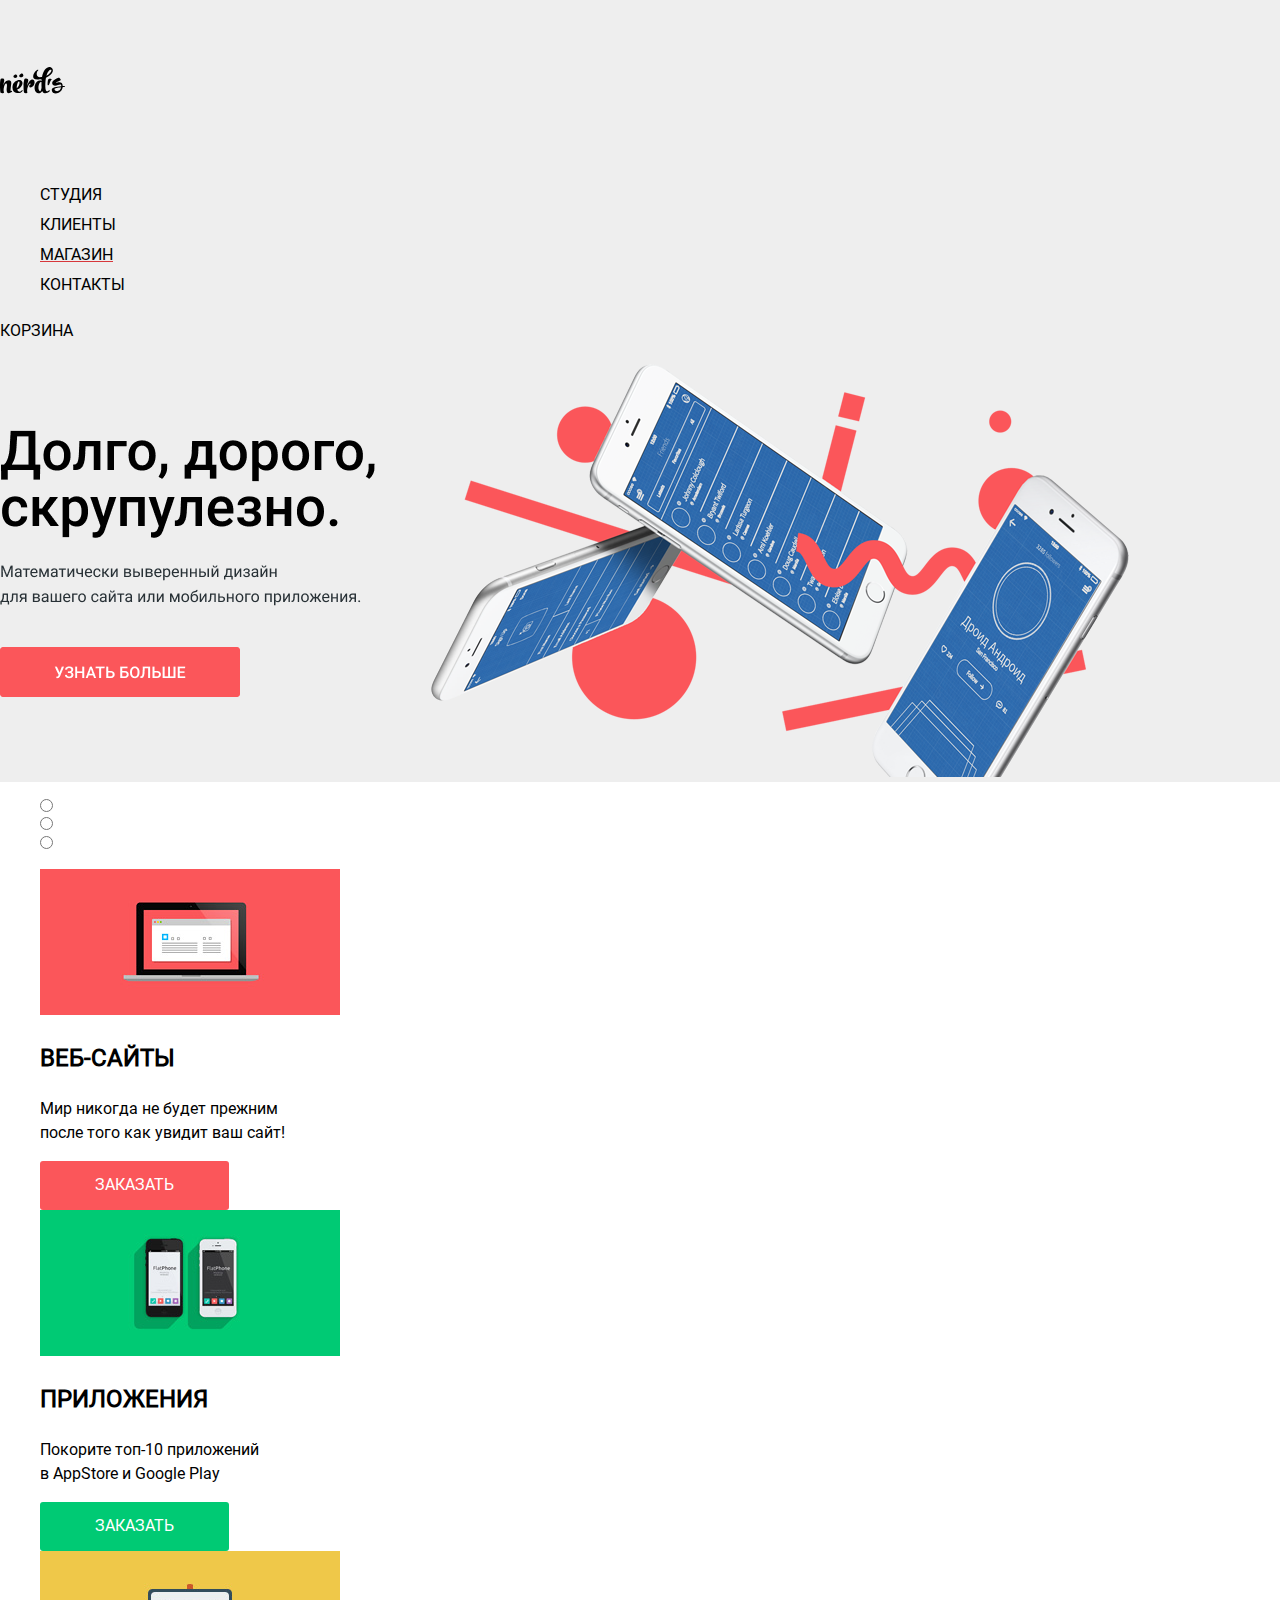
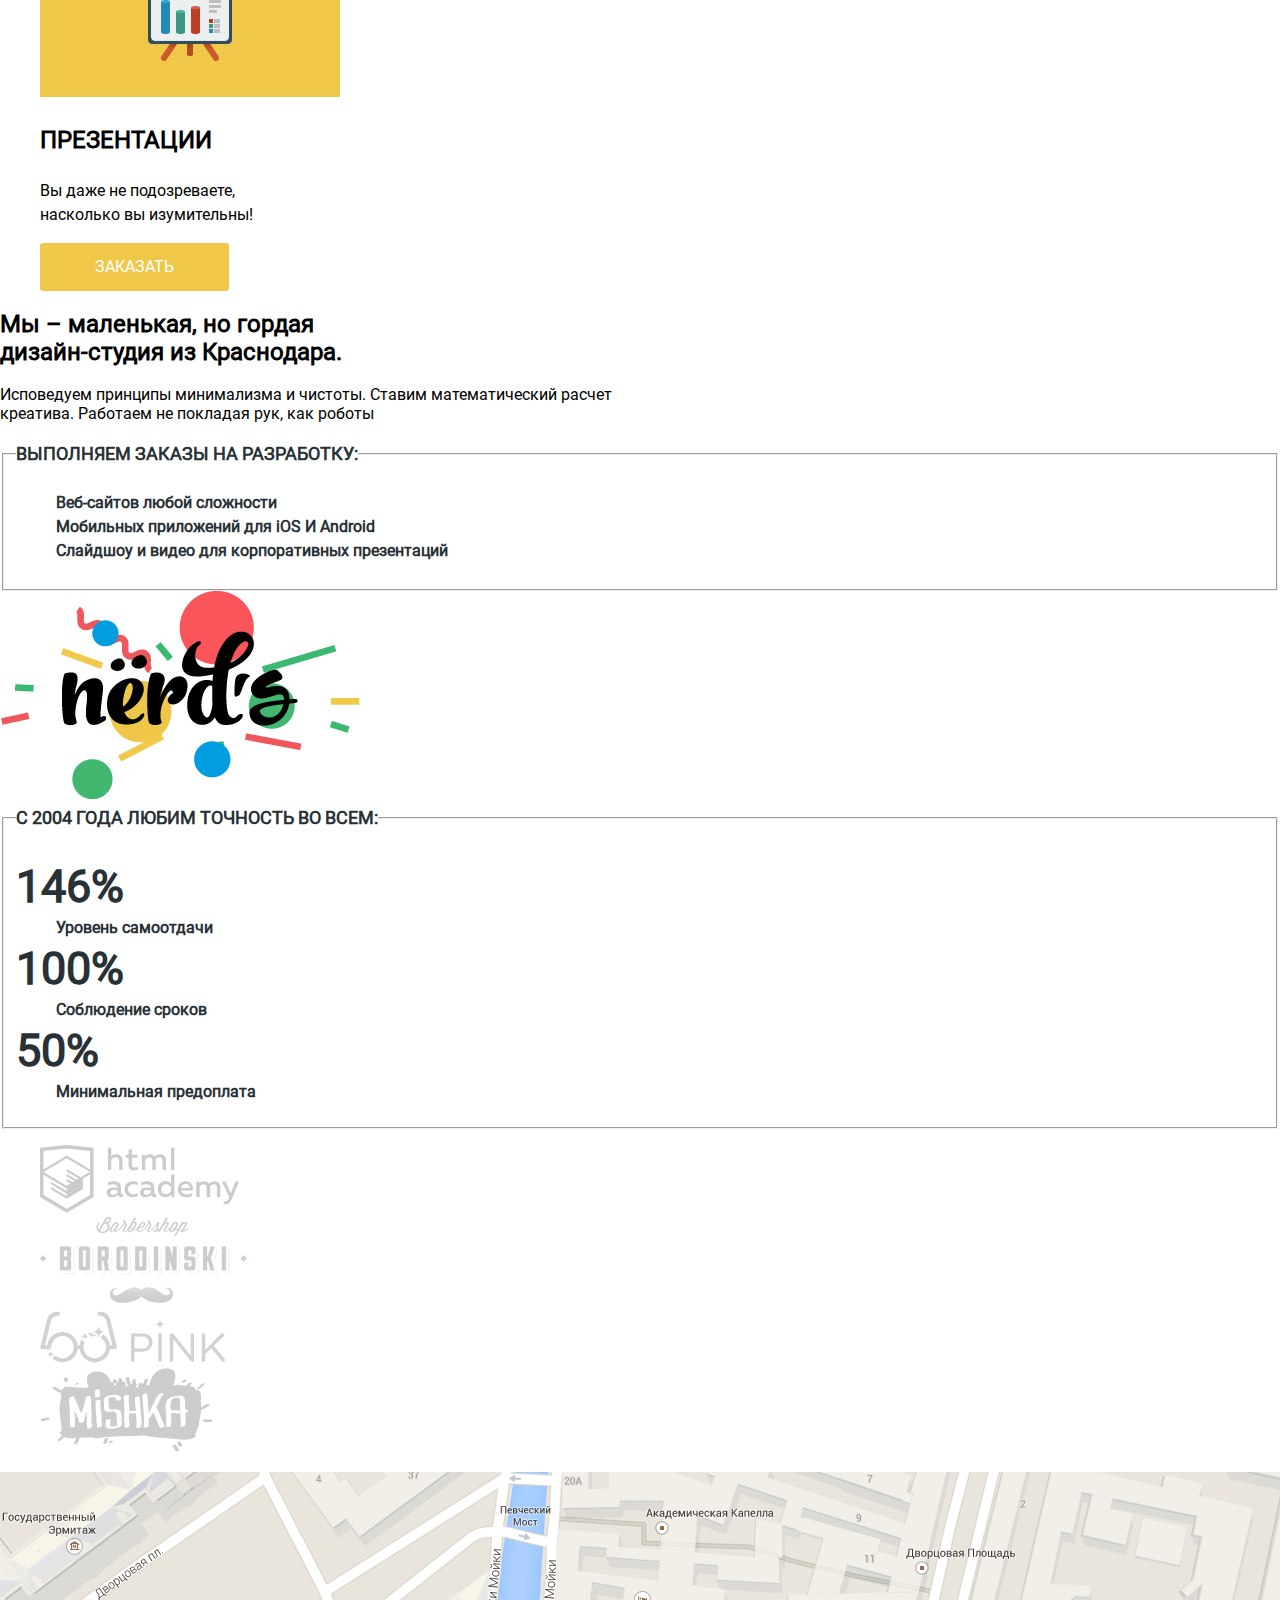
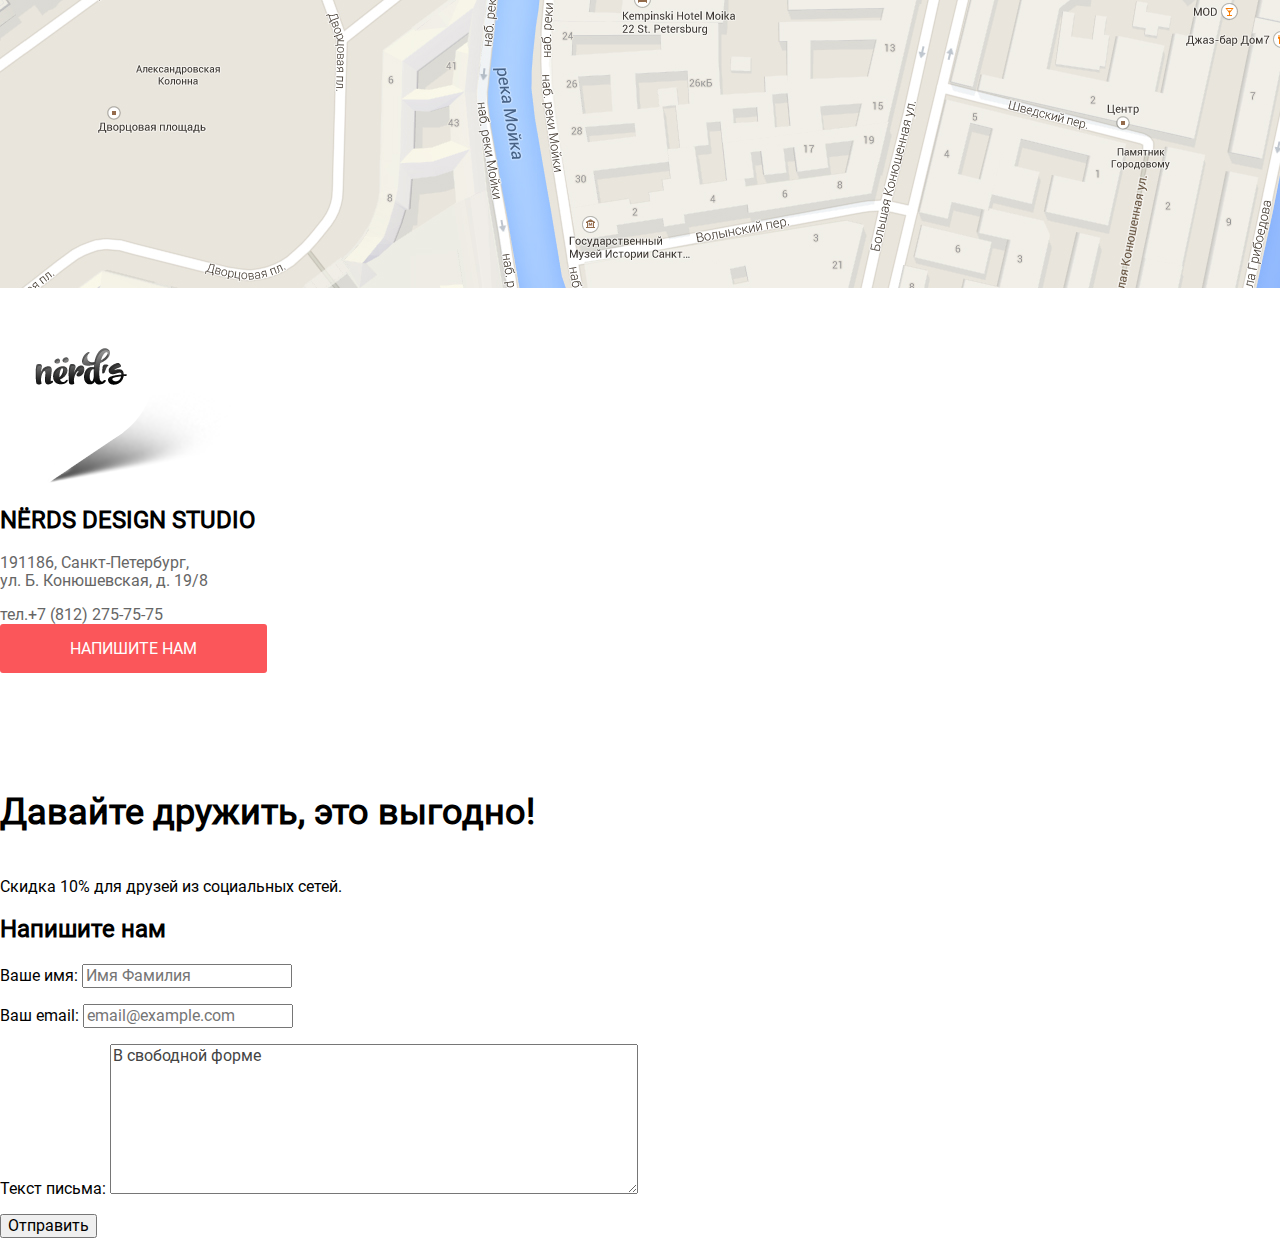
==== commit b537c50e: "Стилизация внутренней страницы" ====
--- a/index.html
+++ b/index.html
@@ -125,7 +125,7 @@
               ул. Б. Конюшевская, д. 19/8
             </p>
             <p>тел.<a href="tel:+78122757575">+7 (812) 275-75-75</a></p>
-            <button>напишите нам</button>
+            <a href="#">напишите нам</a>
           </div>
         </div>
       </section>
--- a/style.css
+++ b/style.css
@@ -1,19 +1,10 @@
 @font-face {
-    font-family: "robotomedium";
-    src: url("fonts/robotomedium.woff2") format("woff"), url("fonts/robotomedium.woff") format("woff2");
-    }
-    
-@font-face {
-    font-family: "robotobold";
-    src: url("fonts/robotobold.woff2") format("woff"), url("fonts/robotomedium.woff") format("woff2");
-    }
-    
-@font-face {
-    font-family: "roboto";
+    font-family: "Roboto";
     src: url("fonts/roboto.woff2") format("woff"), url("fonts/roboto.woff") format("woff2");
-    }
-    
-    :root {
+    font-display: auto;
+  }
+
+  :root {
     --basic-black: #000000;
     --basic-white: #ffffff;
     --basic-lightly-red: #fb565a;
@@ -30,183 +21,193 @@
     --basic-dark-ggrey: #4d4d4d;
     --basic-semi-dark: #283136;
     --basic-background-grey: #eeeeee;
-    }
-    
-    .page-body {
-    font-family: "roboto", "Arial", sans-serif;
+  }  
+  .page-body {
+    font-family: "Roboto", "Arial", sans-serif;
     font-weight: 400;
     font-size: 16px;
     color: var(--basic-black);
-    }
-    
-    .main-header {
+  }
+  
+  .main-header {
     background-color: var(--basic-background-grey);
-    }
-    
-    ul {
+  }
+  
+  ul {
     list-style-type: none;
-    }
-    
-    .site-navigation a,
-    .basket {
+  }
+  
+  .site-navigation a,
+  .basket {
     line-height: 30px;
     font-weight: 500;
     text-decoration: none;
     text-transform: uppercase;
     color: var(--basic-black);
-    }
-    
-    h3 {
+  }
+  
+  h3 {
     font-weight: 700;
     font-size: 24px;
     line-height: 30px;
     text-transform: uppercase;
-    }
-    
-    .products-list p {
-    line-height: 24px;
-    }
-    
-    .products-list button {
-    line-height: 18px;
-    font-weight: 500;
-    color: var(--basic-white);
-    text-decoration: none;
-    text-transform: uppercase;
-    }
-    
-    .products-list button {
+  }
+  
+  .products-list p {
+    line-height: 24px;
+  }
+  
+  .products-list button {
+    line-height: 18px;
+    font-weight: 500;
+    color: var(--basic-white);
+    text-decoration: none;
+    text-transform: uppercase;
+  }
+  
+  .products-list button {
     width: 160px;
     height: 50px;
     border: none;
-    }
-    
-    .products-list a {
+  }
+  
+  .products-list a {
     display: inline-block;
     padding: 15px 55px;
     border-radius: 3px;
     text-transform: uppercase;
     text-decoration: none;
     color: var(--basic-white);
-    }
-    
-    .products-list .product.web a {
+  }
+  
+  .products-list .product.web a {
     background: var(--basic-lightly-red);
-    }
-    
-    .products-list .product.annexes a {
+  }
+  
+  .products-list .product.annexes a {
     background: var(--basic-lightly-green);
-    }
-    
-    .products-list .product.presentations a {
+  }
+  
+  .products-list .product.presentations a {
     background: var(--basic-lightly-yellow);
-    }
-    
-    .about-us h3 {
+  }
+  
+  .about-us h3 {
     font-size: 45px;
     line-height: 45px;
     font-weight: 500;
-    }
-    
-    .about-us h3 {
-    line-height: 24px;
-    color: var(--basic-semi-dark);
-    }
-    
-    .about-us fieldset {
-    font-weight: 700;
-    line-height: 24px;
-    color: var(--basic-semi-dark);
-    }
-    
-    .list-of-works li {
-    line-height: 24px;
-    color: var(--basic-semi-dark);
-    }
-    
-    .statistics dt {
+  }
+  
+  .about-us h3 {
+    line-height: 24px;
+    color: var(--basic-semi-dark);
+  }
+  
+  .about-us fieldset {
+    font-weight: 700;
+    line-height: 24px;
+    color: var(--basic-semi-dark);
+  }
+  
+  .list-of-works li {
+    line-height: 24px;
+    color: var(--basic-semi-dark);
+  }
+  
+  .statistics dt {
     font-weight: 700;
     font-size: 45px;
     line-height: 64px;
-    }
-    
-    .statistics dd {
-    line-height: 18px;
-    }
-    
-    .address p {
+  }
+  
+  .statistics dd {
+    line-height: 18px;
+  }
+  
+  .address p {
     line-height: 18px;
     color: var(--basic-grey);
     text-decoration: none;
-    }
-    
-    .address a {
+  }
+  
+  .address a {
     line-height: 18px;
     color: var(--basic-grey);
     text-decoration: none;
-    }
-    
-    .address button {
+  }
+  
+  .address button {
     width: 219px;
     height: 50px;
-    font-family: "robotomedium", "Arial", sans-serif;
+    font-family: "Roboto", "Arial", sans-serif;
     line-height: 30px;
     font-weight: 500;
     background: var(--basic-lightly-red);
     color: var(--basic-white);
     border: none;
     text-transform: uppercase;
-    }
-    
-    .login-form .login-user,
-    .login-form .email,
-    .login-form .comment {
+  }
+  
+  .login-form .login-user,
+  .login-form .email,
+  .login-form .comment {
     line-height: 18px;
     color: var(--basic-dark-grey);
-    }
-    
-    label {
-    font-weight: 700;
-    line-height: 18px;
-    }
-    
-    h4 {
+  }
+  
+  .feature label {
+    font-weight: 700;
+    line-height: 18px;
+  }
+  
+  h4 {
     font-weight: 700;
     font-size: 36px;
     line-height: 36px;
-    }
-
-    .site-navigation .score a {
+  }
+  
+  .site-navigation .score a {
     text-decoration: underline;
-    text-decoration-color: var(--basic-red);    
-    }
-
-    h1 {
+    text-decoration-color: var(--basic-red);
+  }
+  
+  h1 {
     font-weight: 500;
     font-size: 55px;
-    }
-
-    legend {
+  }
+  
+  legend {
     font-weight: 700;
     font-size: 18px;
     line-height: 30px;
     text-transform: uppercase;
-    }
-
-    .grid-list label, .feature label {
+  }
+  
+  .grid-list label,
+  .feature label {
     font-weight: 400;
     color: var(--basic-semi-dark);
-    }
-
-    button[type="submit"] {
+  }
+  
+  button[type="submit"] {
     font-weight: 500;
     padding: 15px 70px;
     border-radius: 3px;
     text-transform: uppercase;
     border: none;
-    }
-
-    .list-of-layouts a {
+  }
+  
+  .address p + a {
+    background-color: var(--basic-lightly-red);
+    font-weight: 500;
+    padding: 15px 70px;
+    border-radius: 3px;
+    text-transform: uppercase;
+    border: none;
+    color: var(--basic-white);
+  }
+  
+  .catalog a {
     display: inline-block;
     padding: 15px 55px;
     border-radius: 3px;
@@ -214,32 +215,32 @@
     text-decoration: none;
     color: var(--basic-white);
     background-color: var(--basic-lightly-red);
-    }
-
-    .page-switcher li {
+  }
+  
+  .page-switcher li {
     display: inline-block;
     padding: 15px 20px;
     font-weight: 500;
     line-height: 18px;
     border-radius: 3px;
     background-color: var(--basic-background-grey);
-    }
-
-    .page-switcher li:nth-child(1) {
+  }
+  
+  .page-switcher li:nth-child(1) {
     padding: 10px 15px;
     background-color: var(--basic-white);
     border: 5px solid var(--basic-background-grey);
-    }
-
-    .page-switcher a {
+  }
+  
+  .page-switcher a {
     text-decoration: none;
     color: var(--basic-black);
-    }
-
-    fieldset input[type="text"] {
+  }
+  
+  fieldset input[type="text"] {
     width: 80px;
     height: 38px;
     text-align: center;
     background-color: var(--basic-background-grey);
-    border: none; 
-    }+    border: none;
+  }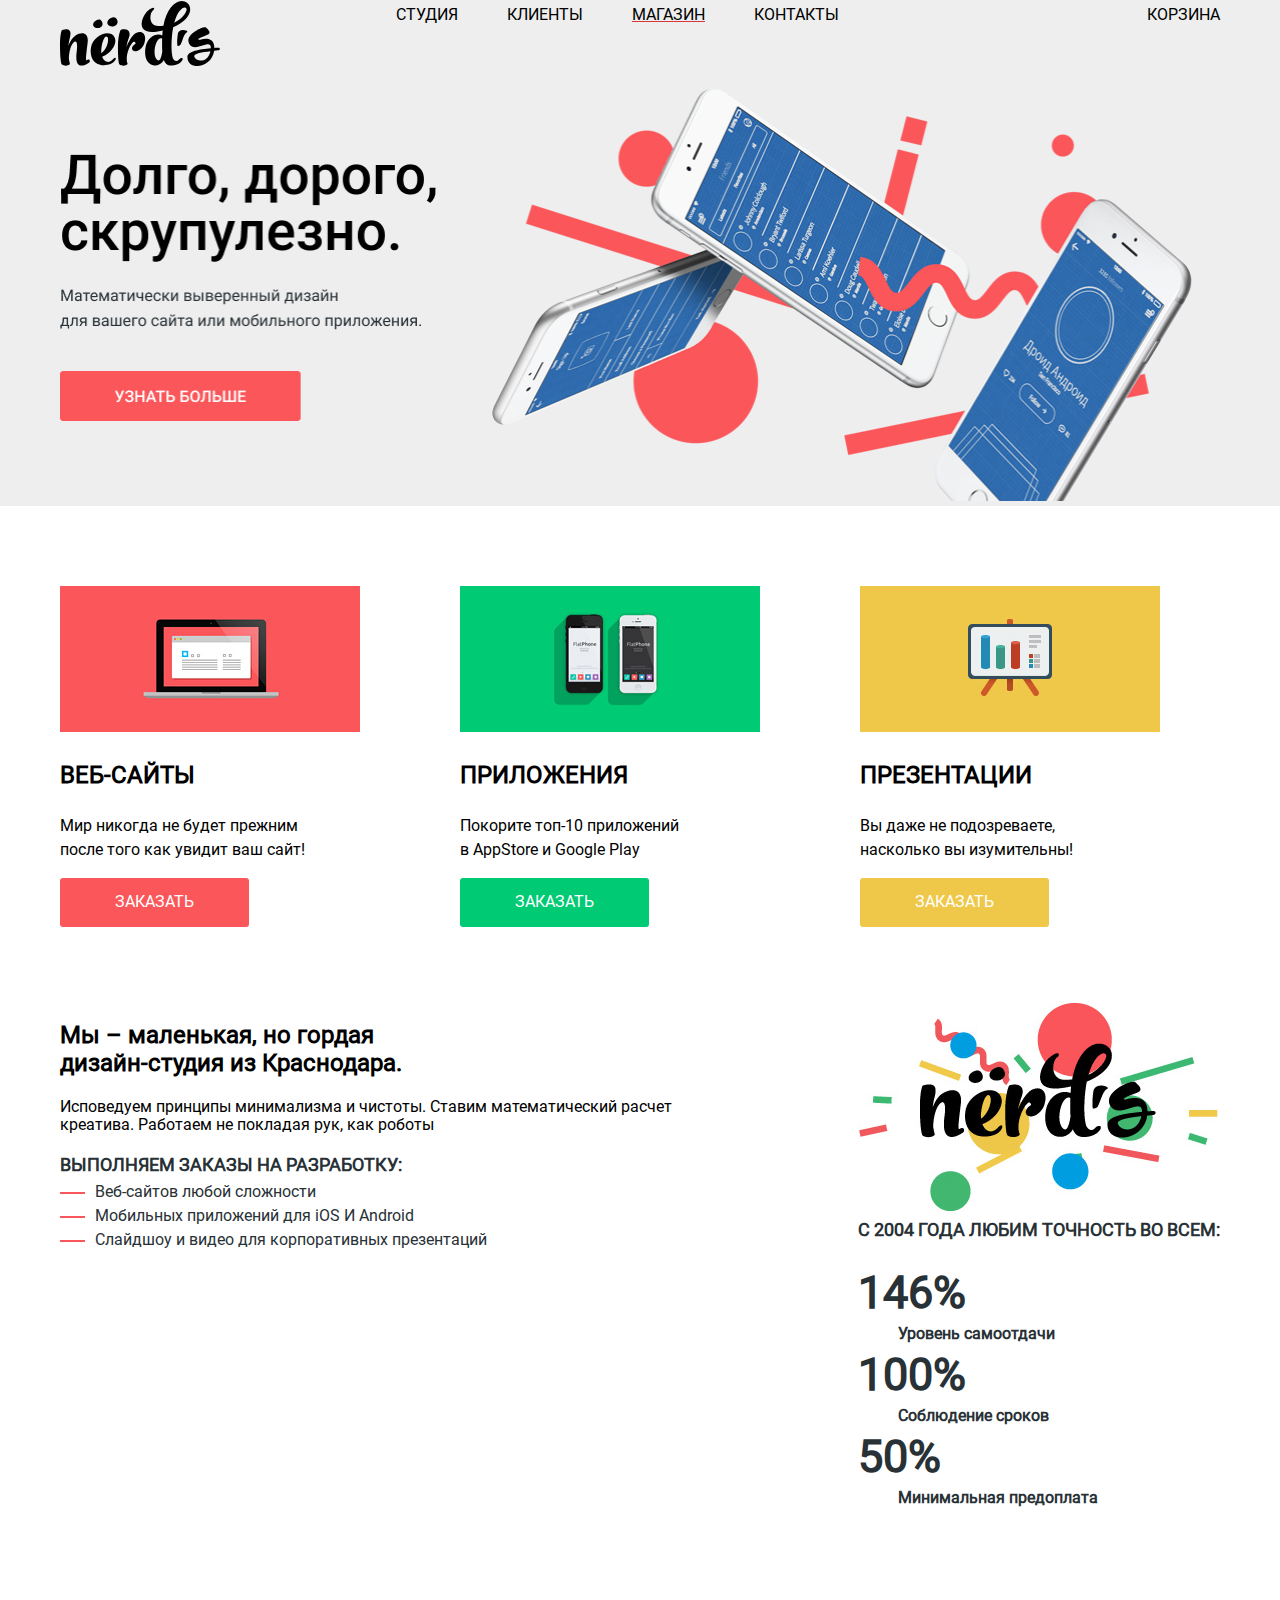
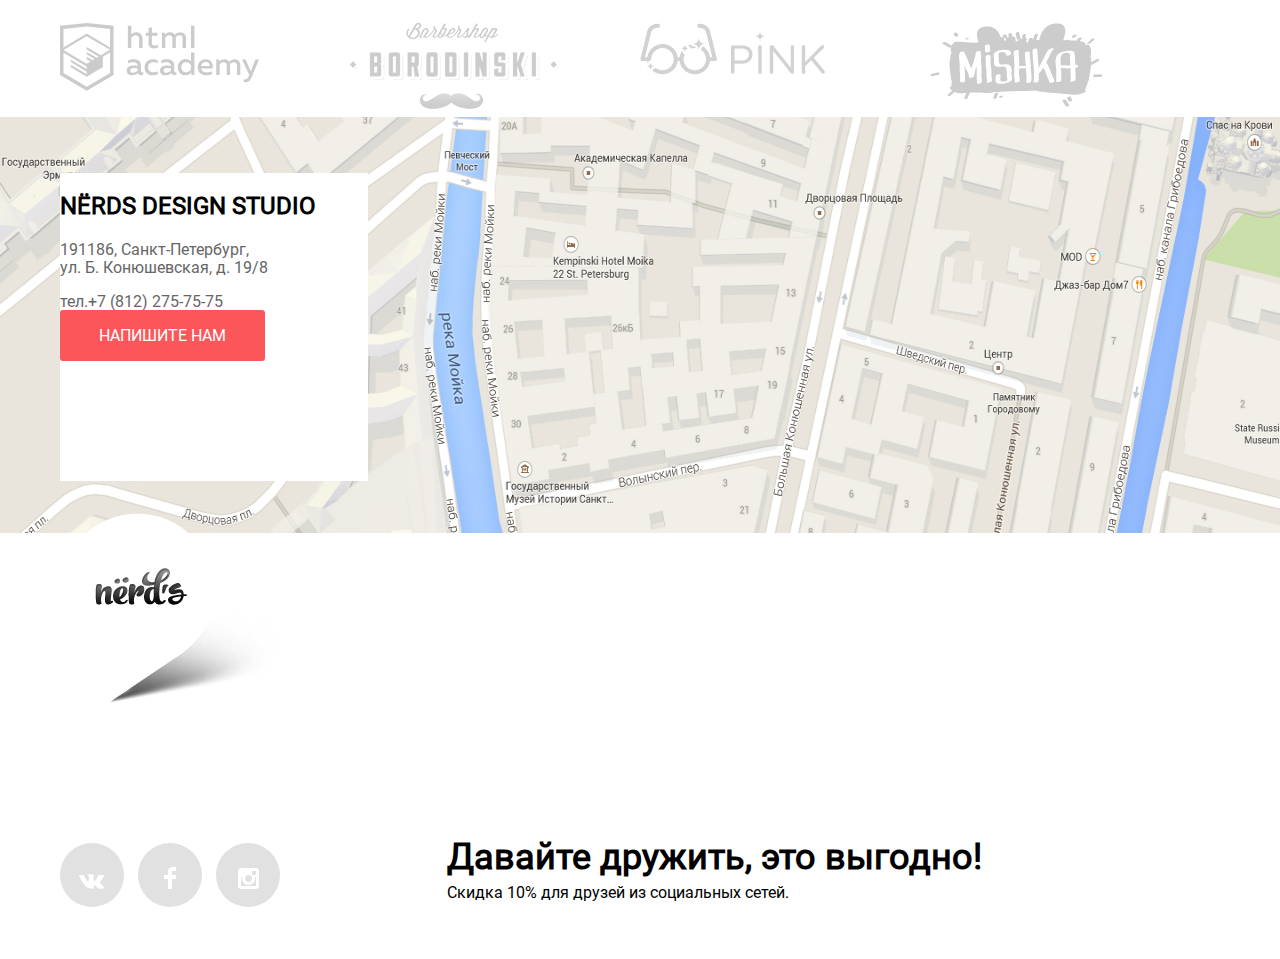
==== commit 67f2376c: "Сетка на гридах для главной страницы" ====
--- a/index.html
+++ b/index.html
@@ -1,38 +1,36 @@
 <!DOCTYPE html>
-<html lang="ru">
+<html class="page" lang="ru">
   <head>
     <meta charset="UTF-8" />
     <title>Интернет магазин nerds</title>
     <link rel="icon" href="favicon.ico" />
     <link rel="icon" href="favicon/vector.svg" type="image/svg+xml" />
-    <link rel="preconnect" href="https://fonts.gstatic.com" />
     <link href="normalize.css" rel="stylesheet" />
     <link href="style.css" rel="stylesheet" />
   </head>
   <body class="page-body">
     <header class="main-header">
-      <a class="main-header-logo">
-        <img src="img/main/logo.svg" height="160" width="65" alt="Логотип сайта" />
-      </a>
       <nav class="main-navigation">
+      <div class="main-navigation-wrapper">
+        <a class="main-header-logo">
+          <img src="img/main/logo.svg" alt="Логотип сайта" />
+        </a>
         <ul class="site-navigation">
           <li class="studio"><a href="#">Студия</a></li>
           <li class="clients"><a href="#">Клиенты</a></li>
           <li class="score"><a href="catalog.html">Магазин</a></li>
           <li class="contacts"><a href="#contact">Контакты</a></li>
         </ul>
-      </nav>
+      <div class="user-basket">
       <a class="basket" href="#">Корзина</a>
-      <div>
-        <img src="img/main/slider.png" height="431" width="1157" alt="Изображение основополагающих подходов к выполнению заказов" />
       </div>
+      <div class="image-below-navigation">
+        <img src="img/main/slider.png" alt="Изображение основополагающих подходов к выполнению заказов" />
+      </div>
+    </div>
+    </nav>
     </header>
     <main class="container">
-      <ul>
-        <li><input type="radio" name="1" /></li>
-        <li><input type="radio" name="2" /></li>
-        <li><input type="radio" name="3" /></li>
-      </ul>
       <section class="technological-products">
         <ul class="products-list">
           <li class="product web">
@@ -64,7 +62,8 @@
           </li>
         </ul>
       </section>
-      <section class="about-us">
+      <div class="about-us">
+        <section class="about-company">
         <h2>
           Мы – маленькая, но гордая <br />
           дизайн-студия из Краснодара.
@@ -81,6 +80,9 @@
             <li class="work">Слайдшоу и видео для корпоративных презентаций</li>
           </ul>
         </fieldset>
+        </section>
+        <section class="key-indicators">
+        <h2 class="main-factors">Основные- показатели</h2>
         <div class="illustration">
           <img src="img/main/nerds-illustration.png" height="208" width="360" alt="" />
         </div>
@@ -96,6 +98,7 @@
           </dl>
         </fieldset>
       </section>
+      </div>
       <aside class="lototypes-projects">
         <ul class="list-logo">
           <li class="logo">
@@ -116,9 +119,8 @@
     <footer class="main-footer">
       <section class="modal-map">
         <div class="contacts">
-            <img src="img/main/map.png" height="416" alt="Карта" />
-            <img src="img/main/map-marker.png" width="231" height="190" alt="Метка на карте" />
           <div class="address" id="contact">
+            <div class="exact-address">
             <h2>NЁRDS DESIGN STUDIO</h2>
             <p>
               191186, Санкт-Петербург, <br />
@@ -127,6 +129,10 @@
             <p>тел.<a href="tel:+78122757575">+7 (812) 275-75-75</a></p>
             <a href="#">напишите нам</a>
           </div>
+          </div>
+        </div>
+        <div class="map-marker">
+          <img src="img/main/map-marker.png" width="231" height="190" alt="Метка на карте" />
         </div>
       </section>
       <section class="footer-social">
@@ -169,8 +175,10 @@
             </a>
           </li>
         </ul>
-        <h4>Давайте дружить, это выгодно!</h4>
-        <p>Скидка 10% для друзей из социальных сетей.</p>
+        <h4 class="card-title">
+        <span class="card-title-main">Давайте дружить, это выгодно!</span>
+        <span class="card-title-note">Скидка 10% для друзей из социальных сетей.</span>
+        </h4>
       </section>
       <section class="feedback">
         <h2>Напишите нам</h2>
--- a/style.css
+++ b/style.css
@@ -1,246 +1,503 @@
 @font-face {
-    font-family: "Roboto";
-    src: url("fonts/roboto.woff2") format("woff"), url("fonts/roboto.woff") format("woff2");
-    font-display: auto;
-  }
-
-  :root {
-    --basic-black: #000000;
-    --basic-white: #ffffff;
-    --basic-lightly-red: #fb565a;
-    --basic-red: #d7373b;
-    --basic-dark-red: #e74246;
-    --basic-lightly-green: #00ca74;
-    --basic-green: #00bc6c;
-    --basic-dark-green: #00aa62;
-    --basic-lightly-yellow: #efc849;
-    --basic-yellow: #eab534;
-    --basic-dark-yellow: #e5a722;
-    --basic-grey: #666666;
-    --basic-dark-grey: #444444;
-    --basic-dark-ggrey: #4d4d4d;
-    --basic-semi-dark: #283136;
-    --basic-background-grey: #eeeeee;
-  }  
-  .page-body {
-    font-family: "Roboto", "Arial", sans-serif;
-    font-weight: 400;
-    font-size: 16px;
-    color: var(--basic-black);
-  }
-  
-  .main-header {
-    background-color: var(--basic-background-grey);
-  }
-  
-  ul {
-    list-style-type: none;
-  }
-  
-  .site-navigation a,
-  .basket {
-    line-height: 30px;
-    font-weight: 500;
-    text-decoration: none;
-    text-transform: uppercase;
-    color: var(--basic-black);
-  }
-  
-  h3 {
-    font-weight: 700;
-    font-size: 24px;
-    line-height: 30px;
-    text-transform: uppercase;
-  }
-  
-  .products-list p {
-    line-height: 24px;
-  }
-  
-  .products-list button {
-    line-height: 18px;
-    font-weight: 500;
-    color: var(--basic-white);
-    text-decoration: none;
-    text-transform: uppercase;
-  }
-  
-  .products-list button {
-    width: 160px;
-    height: 50px;
-    border: none;
-  }
-  
-  .products-list a {
-    display: inline-block;
-    padding: 15px 55px;
-    border-radius: 3px;
-    text-transform: uppercase;
-    text-decoration: none;
-    color: var(--basic-white);
-  }
-  
-  .products-list .product.web a {
-    background: var(--basic-lightly-red);
-  }
-  
-  .products-list .product.annexes a {
-    background: var(--basic-lightly-green);
-  }
-  
-  .products-list .product.presentations a {
-    background: var(--basic-lightly-yellow);
-  }
-  
-  .about-us h3 {
-    font-size: 45px;
-    line-height: 45px;
-    font-weight: 500;
-  }
-  
-  .about-us h3 {
-    line-height: 24px;
-    color: var(--basic-semi-dark);
-  }
-  
-  .about-us fieldset {
-    font-weight: 700;
-    line-height: 24px;
-    color: var(--basic-semi-dark);
-  }
-  
-  .list-of-works li {
-    line-height: 24px;
-    color: var(--basic-semi-dark);
-  }
-  
-  .statistics dt {
-    font-weight: 700;
-    font-size: 45px;
-    line-height: 64px;
-  }
-  
-  .statistics dd {
-    line-height: 18px;
-  }
-  
-  .address p {
-    line-height: 18px;
-    color: var(--basic-grey);
-    text-decoration: none;
-  }
-  
-  .address a {
-    line-height: 18px;
-    color: var(--basic-grey);
-    text-decoration: none;
-  }
-  
-  .address button {
-    width: 219px;
-    height: 50px;
-    font-family: "Roboto", "Arial", sans-serif;
-    line-height: 30px;
-    font-weight: 500;
-    background: var(--basic-lightly-red);
-    color: var(--basic-white);
-    border: none;
-    text-transform: uppercase;
-  }
-  
-  .login-form .login-user,
-  .login-form .email,
-  .login-form .comment {
-    line-height: 18px;
-    color: var(--basic-dark-grey);
-  }
-  
-  .feature label {
-    font-weight: 700;
-    line-height: 18px;
-  }
-  
-  h4 {
-    font-weight: 700;
-    font-size: 36px;
-    line-height: 36px;
-  }
-  
-  .site-navigation .score a {
-    text-decoration: underline;
-    text-decoration-color: var(--basic-red);
-  }
-  
-  h1 {
-    font-weight: 500;
-    font-size: 55px;
-  }
-  
-  legend {
-    font-weight: 700;
-    font-size: 18px;
-    line-height: 30px;
-    text-transform: uppercase;
-  }
-  
-  .grid-list label,
-  .feature label {
-    font-weight: 400;
-    color: var(--basic-semi-dark);
-  }
-  
-  button[type="submit"] {
-    font-weight: 500;
-    padding: 15px 70px;
-    border-radius: 3px;
-    text-transform: uppercase;
-    border: none;
-  }
-  
-  .address p + a {
-    background-color: var(--basic-lightly-red);
-    font-weight: 500;
-    padding: 15px 70px;
-    border-radius: 3px;
-    text-transform: uppercase;
-    border: none;
-    color: var(--basic-white);
-  }
-  
-  .catalog a {
-    display: inline-block;
-    padding: 15px 55px;
-    border-radius: 3px;
-    text-transform: uppercase;
-    text-decoration: none;
-    color: var(--basic-white);
-    background-color: var(--basic-lightly-red);
-  }
-  
-  .page-switcher li {
-    display: inline-block;
-    padding: 15px 20px;
-    font-weight: 500;
-    line-height: 18px;
-    border-radius: 3px;
-    background-color: var(--basic-background-grey);
-  }
-  
-  .page-switcher li:nth-child(1) {
-    padding: 10px 15px;
-    background-color: var(--basic-white);
-    border: 5px solid var(--basic-background-grey);
-  }
-  
-  .page-switcher a {
-    text-decoration: none;
-    color: var(--basic-black);
-  }
-  
-  fieldset input[type="text"] {
-    width: 80px;
-    height: 38px;
-    text-align: center;
-    background-color: var(--basic-background-grey);
-    border: none;
-  }+  font-family: "Roboto";
+  src: url("../fonts/roboto.woff2") format("woff2"), url("../fonts/roboto.woff") format("woff"), url("../fonts/robotobold.woff2") format("woff2"), url("../fonts/robotobold.woff") format("woff"), url("../fonts/robotomedium.woff2") format("woff2"), url("../fonts/robotomedium.woff") format("woff");
+  font-display: auto;
+}
+
+ :root {
+  --basic-black: #000000;
+  --basic-white: #ffffff;
+  --basic-lightly-red: #fb565a;
+  --basic-red: #d7373b;
+  --basic-dark-red: #e74246;
+  --basic-lightly-green: #00ca74;
+  --basic-green: #00bc6c;
+  --basic-dark-green: #00aa62;
+  --basic-lightly-yellow: #efc849;
+  --basic-yellow: #eab534;
+  --basic-dark-yellow: #e5a722;
+  --basic-grey: #666666;
+  --basic-dark-grey: #444444;
+  --basic-dark-ggrey: #4d4d4d;
+  --basic-semi-dark: #283136;
+  --basic-background-grey: #eeeeee;
+}
+
+.page {
+  height: 100%;
+}
+
+.page-body {
+  min-width: 1160px;
+  font-family: "Roboto", "Arial", sans-serif;
+  font-weight: 400;
+  font-size: 16px;
+  box-sizing: content-box;
+  color: var(--basic-black);
+  min-height: 100%;
+  display: grid;
+  grid-template-rows: min-content 1fr min-content;
+}
+
+.main-header {
+  background-color: var(--basic-background-grey);
+}
+
+.main-navigation-wrapper {
+  display: grid;
+  margin: 0 auto;
+  grid-template-columns: 1fr auto 1fr;
+  width: 1160px;
+}
+
+.main-header-logo {
+  display: block;
+}
+
+.image-below-navigation {
+  grid-column: 1/-1;
+}
+
+.image-below-navigation img {
+  width: 100%;
+  height: 431px;
+}
+
+.site-navigation li {
+  display: inline;
+}
+
+.site-navigation li:nth-child(2n) {
+  padding: 0 45px;
+}
+
+.site-navigation {
+  list-style-type: none;
+  overflow: hidden;
+  text-align: center;
+  margin: 0;
+  padding: 0;
+}
+
+.site-navigation a,
+.basket {
+  line-height: 30px;
+  font-weight: 500;
+  text-decoration: none;
+  text-transform: uppercase;
+  color: var(--basic-black);
+}
+
+.user-basket {
+  justify-self: end;
+}
+
+.container {
+  width: 1160px;
+  margin: 0 auto;
+  padding-top: 80px;
+}
+
+.products-list {
+  display: grid;
+  grid-template-columns: 1fr 1fr 1fr;
+  column-gap: 40px;
+  margin: 0;
+  padding: 0;
+}
+
+.products-list .product {
+  list-style: none;
+  margin: 0;
+  padding: 0;
+}
+
+.about-us {
+  display: grid;
+  grid-template-columns: 1fr auto;
+  padding-top: 76px;
+}
+
+.list-logo {
+  display: grid;
+  grid-template-columns: 1fr 1fr 1fr 1fr;
+  list-style: none;
+  padding: 0;
+  margin: 0;
+  margin-top: 100px;
+}
+
+h3 {
+  font-weight: 700;
+  font-size: 24px;
+  line-height: 30px;
+  text-transform: uppercase;
+}
+
+.card-title-note {
+  font-weight: 500;
+  font-size: 16px;
+}
+
+.products-list p {
+  line-height: 24px;
+}
+
+.products-list button {
+  line-height: 18px;
+  font-weight: 500;
+  color: var(--basic-white);
+  text-decoration: none;
+  text-transform: uppercase;
+}
+
+.products-list button {
+  width: 160px;
+  height: 50px;
+  border: none;
+}
+
+.products-list a {
+  display: inline-block;
+  padding: 15px 55px;
+  border-radius: 3px;
+  text-transform: uppercase;
+  text-decoration: none;
+  color: var(--basic-white);
+}
+
+.products-list .product.web a {
+  background: var(--basic-lightly-red);
+}
+
+.products-list .product.annexes a {
+  background: var(--basic-lightly-green);
+}
+
+.products-list .product.presentations a {
+  background: var(--basic-lightly-yellow);
+}
+
+.about-us h3 {
+  font-size: 45px;
+  line-height: 45px;
+  font-weight: 500;
+}
+
+.about-us h3 {
+  line-height: 24px;
+  color: var(--basic-semi-dark);
+}
+
+.about-us fieldset {
+  font-weight: 700;
+  line-height: 24px;
+  color: var(--basic-semi-dark);
+}
+
+.list-of-works {
+  list-style: none;
+  padding: 0;
+  margin: 0;
+}
+
+.list-of-works .work::before {
+  content: "";
+  background: url(img/main/line.png);
+  float: left;
+  width: 25px;
+  height: 2px;
+  margin-right: 10px;
+  margin-top: 12px;
+}
+
+.list-of-works .work {
+  line-height: 24px;
+  font-weight: 500;
+  color: var(--basic-semi-dark);
+}
+
+.statistics dt {
+  font-weight: 700;
+  font-size: 45px;
+  line-height: 64px;
+}
+
+.statistics dd {
+  line-height: 18px;
+}
+
+.address p {
+  line-height: 18px;
+  color: var(--basic-grey);
+  text-decoration: none;
+}
+
+.address a {
+  line-height: 18px;
+  color: var(--basic-grey);
+  text-decoration: none;
+}
+
+.address button {
+  width: 219px;
+  height: 50px;
+  font-family: "Roboto", "Arial", sans-serif;
+  line-height: 30px;
+  font-weight: 500;
+  background: var(--basic-lightly-red);
+  color: var(--basic-white);
+  border: none;
+  text-transform: uppercase;
+}
+
+.login-form .login-user,
+.login-form .email,
+.login-form .comment {
+  line-height: 18px;
+  color: var(--basic-dark-grey);
+}
+
+.feature label {
+  font-weight: 700;
+  line-height: 18px;
+}
+
+h4 {
+  font-weight: 700;
+  font-size: 36px;
+  line-height: 36px;
+}
+
+.site-navigation .score a {
+  text-decoration: underline;
+  text-decoration-color: var(--basic-red);
+}
+
+h1 {
+  font-weight: 500;
+  font-size: 55px;
+}
+
+legend {
+  font-weight: 700;
+  font-size: 18px;
+  line-height: 30px;
+  text-transform: uppercase;
+}
+
+.grid-list label,
+.feature label {
+  font-weight: 400;
+  color: var(--basic-semi-dark);
+}
+
+button[type="submit"] {
+  font-weight: 500;
+  padding: 15px 60px;
+  margin-left: 5px;
+  border-radius: 3px;
+  text-transform: uppercase;
+  border: none;
+}
+
+.address p+a {
+  background-color: var(--basic-lightly-red);
+  font-weight: 500;
+  padding: 16px 39px;
+  margin-top: 31px;
+  border-radius: 3px;
+  text-transform: uppercase;
+  border: none;
+  color: var(--basic-white);
+}
+
+.catalog a {
+  display: inline-block;
+  padding: 15px 55px;
+  border-radius: 3px;
+  text-transform: uppercase;
+  text-decoration: none;
+  color: var(--basic-white);
+  background-color: var(--basic-lightly-red);
+}
+
+.page-switcher li {
+  display: inline-block;
+  padding: 15px 20px;
+  font-weight: 500;
+  line-height: 18px;
+  border-radius: 3px;
+  background-color: var(--basic-background-grey);
+}
+
+.page-switcher li:nth-child(1) {
+  padding: 10px 15px;
+  background-color: var(--basic-white);
+  border: 5px solid var(--basic-background-grey);
+}
+
+.page-switcher a {
+  text-decoration: none;
+  color: var(--basic-black);
+}
+
+fieldset input[type="text"] {
+  width: 80px;
+  height: 38px;
+  text-align: center;
+  background-color: var(--basic-background-grey);
+  border: none;
+}
+
+fieldset {
+  border: none;
+  padding: 0;
+  margin: 0;
+}
+
+.main-footer {
+  background-color: var(--basic-background-grey);
+  background: url("img/main/map.png") no-repeat;
+  background-size: 100% 416px;
+  min-width: 1160px;
+  height: 416px;
+  padding: 56px;
+}
+
+.modal-map {
+  margin: auto;
+  width: 1160px;
+}
+
+.contacts {
+  display: flex;
+  width: 913px;
+  height: 308px;
+  justify-content: space-between;
+}
+
+.address {
+  width: 308px;
+  background-color: var(--basic-white);
+}
+
+.map-marker {
+  width: 231px;
+  height: 190px;
+  margin-top: 32px;
+}
+
+.list-social-network {
+  list-style: none;
+  display: flex;
+  align-items: center;
+  justify-content: space-between;
+  width: 220px;
+  padding: 0;
+}
+
+.list-social-network li a {
+  float: left;
+  font-size: 2.6rem;
+  line-height: 4rem;
+  text-align: center;
+  background: #E1E1E1;
+  mix-blend-mode: normal;
+  text-decoration: none;
+  border: none;
+  border-radius: 2.8rem;
+  width: 4rem;
+  height: 4rem;
+}
+
+.footer-social {
+  display: grid;
+  grid-template-columns: 1fr 2fr;
+  width: 1160px;
+  margin: auto;
+  margin-top: 88px;
+}
+
+.card-title {
+  display: flex;
+  flex-direction: column;
+  flex-wrap: wrap;
+}
+
+.feedback, .product-filters, .main-factors {
+  display: none;
+}
+
+.main-heading {
+  grid-column: 1/-1;
+  text-align: center;
+}
+
+.grid-list {
+  list-style: none;
+  margin: 0;
+  padding: 0;
+}
+
+.page-catalog {
+  display: grid;
+  width: 1160px;
+  margin: auto;
+  margin-bottom: 58px;
+  grid-template-columns: auto 1fr;
+  column-gap: 140px;
+}
+
+.features {
+  list-style: none;
+  margin: 0;
+  padding: 0;
+}
+
+.catalog {
+  list-style: none;
+  margin: 0;
+  padding: 0;
+}
+
+.sort {
+  display: flex;
+  list-style: none;
+  margin: 0;
+  padding: 0;
+}
+
+.sort .indicator {
+  margin-right: 25px;
+}
+
+.sorting {
+  display: flex;
+  justify-content: space-between;
+  align-items: baseline;
+}
+
+.filter {
+  grid-row: 1/-1;
+}
+
+.product-catalog {
+  grid-column: 2/-1;
+}
+
+.catalog {
+  display: flex;
+  justify-content: space-between;
+  flex-wrap: wrap;
+}
+
+.switcher {
+  display: flex;
+  align-items: center;
+}
+
+.page-switcher {
+  padding: 0;
+  margin: 0;
+}